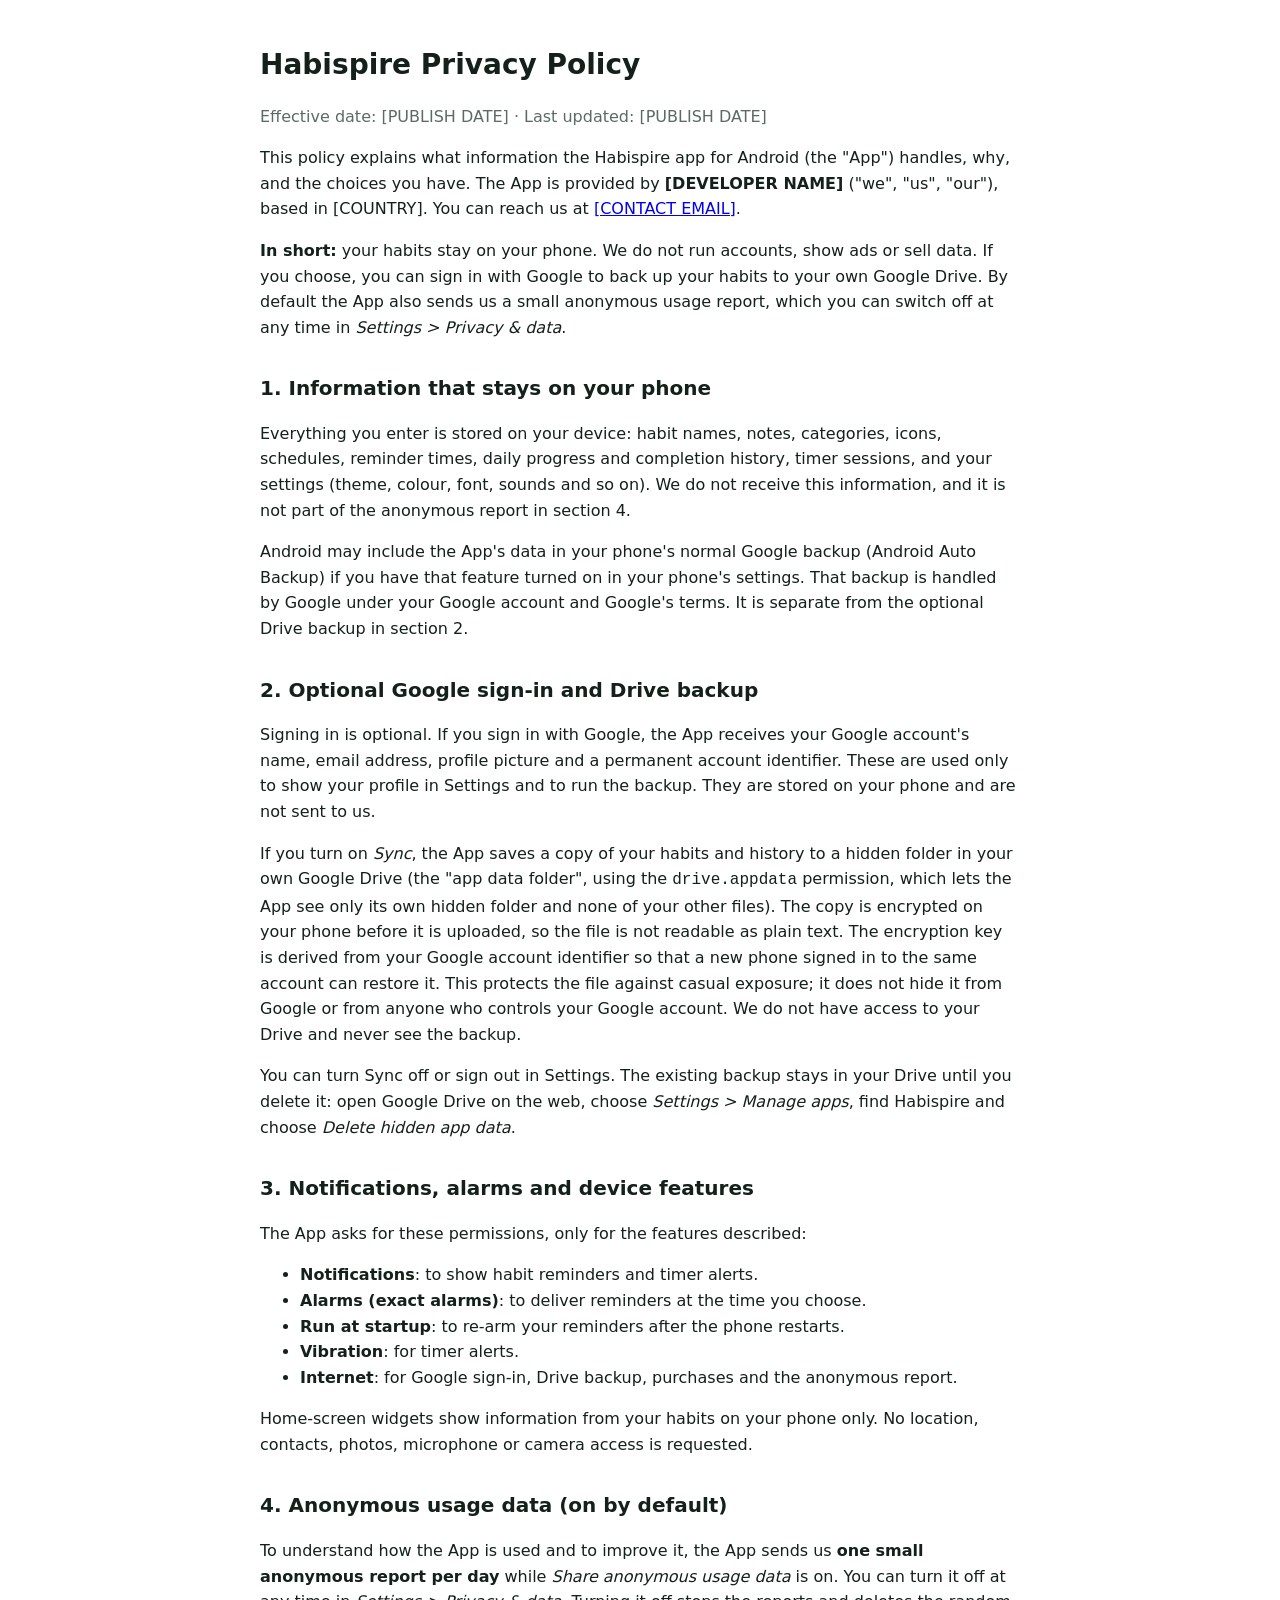
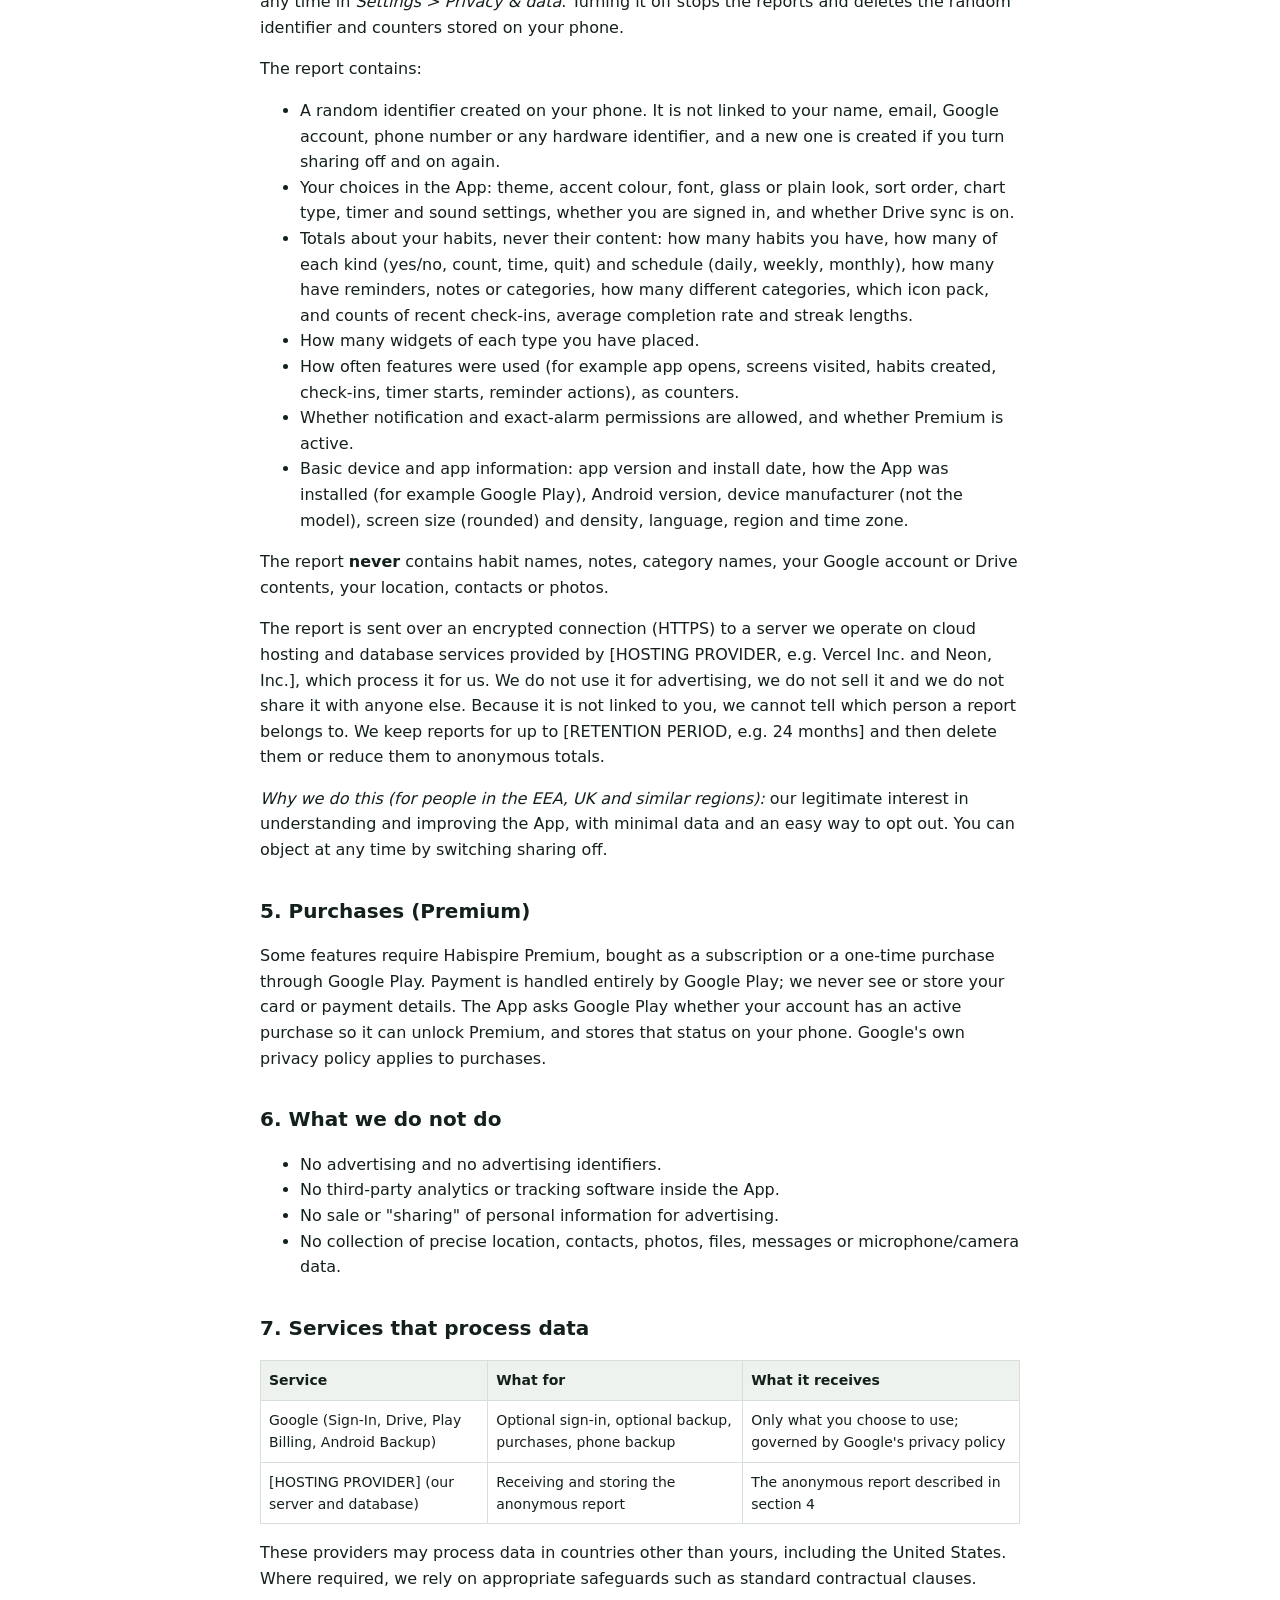
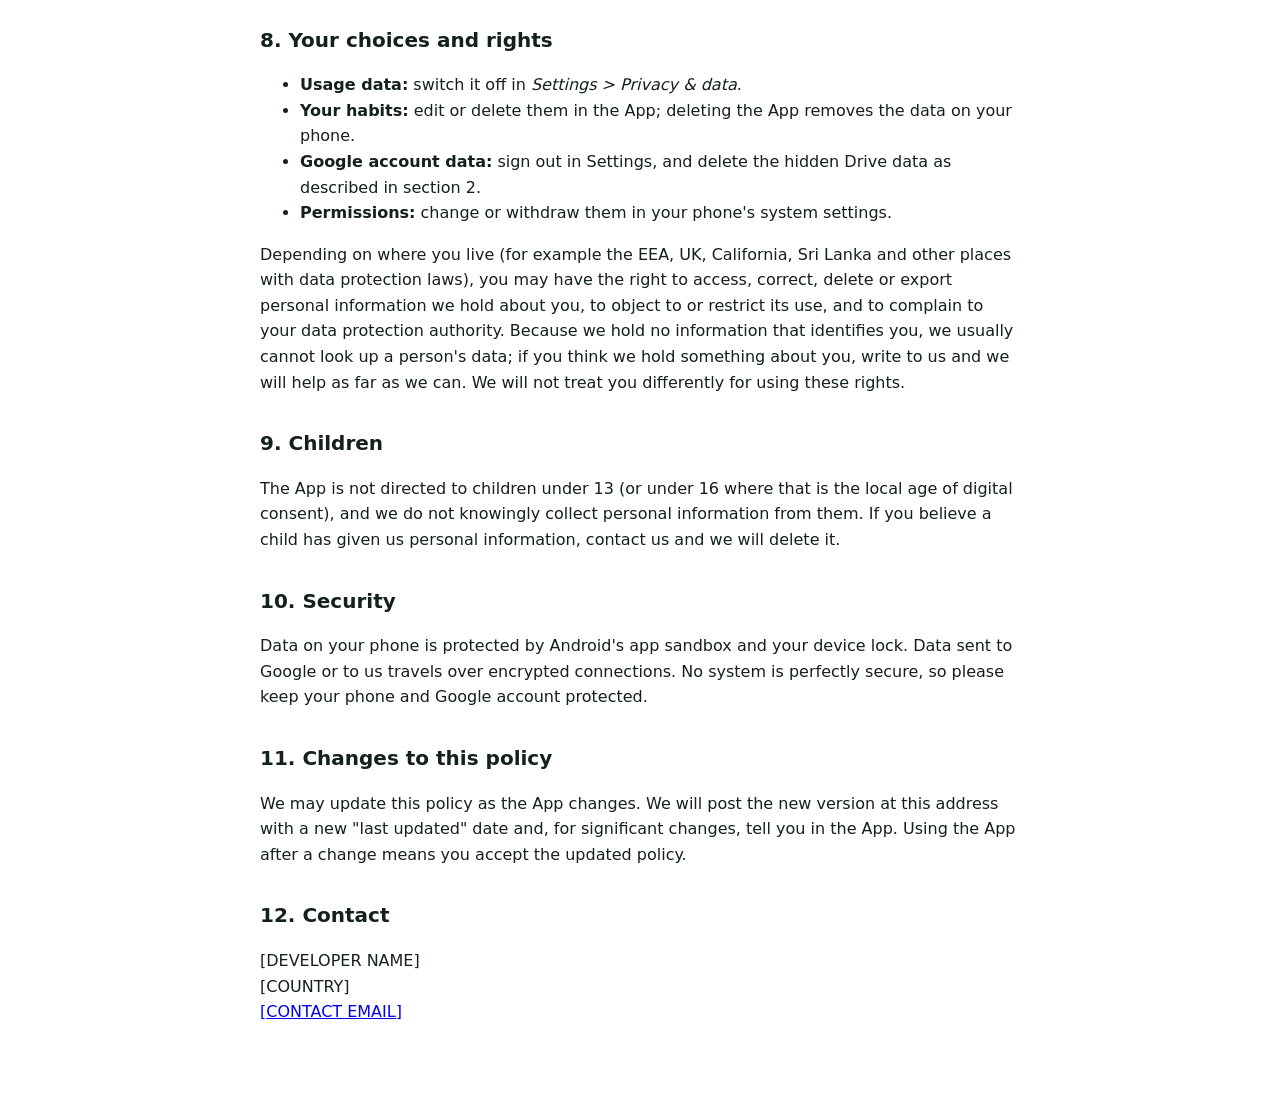
==== privacy-policy.html @ 337b77e8 "Habispire privacy policy and terms of use (drafts, placeholders still to fill)" ====
<!doctype html>
<html lang="en">
<head>
<meta charset="utf-8">
<meta name="viewport" content="width=device-width, initial-scale=1">
<title>Habispire Privacy Policy</title>
<style>
  body { max-width: 760px; margin: 0 auto; padding: 24px 16px 64px; font: 16px/1.6 system-ui, -apple-system, "Segoe UI", Roboto, sans-serif; color: #14201a; background: #fff; }
  h1 { font-size: 28px; margin-bottom: 4px; }
  h2 { font-size: 20px; margin-top: 32px; }
  table { border-collapse: collapse; width: 100%; font-size: 14px; }
  th, td { border: 1px solid #d6dfd9; padding: 8px; text-align: left; vertical-align: top; }
  th { background: #eef2ef; }
  .meta { color: #5b6b63; }
  @media (prefers-color-scheme: dark) { body { background: #0a0c10; color: #eef2ef; } th { background: #14181f; } th, td { border-color: #262c38; } .meta { color: #9aa7a0; } a { color: #a3e635; } }
</style>
</head>
<body>

<h1>Habispire Privacy Policy</h1>
<p class="meta">Effective date: [PUBLISH DATE] &middot; Last updated: [PUBLISH DATE]</p>

<p>This policy explains what information the Habispire app for Android (the "App") handles, why, and the choices you have. The App is provided by <strong>[DEVELOPER NAME]</strong> ("we", "us", "our"), based in [COUNTRY]. You can reach us at <a href="mailto:[CONTACT EMAIL]">[CONTACT EMAIL]</a>.</p>

<p><strong>In short:</strong> your habits stay on your phone. We do not run accounts, show ads or sell data. If you choose, you can sign in with Google to back up your habits to your own Google Drive. By default the App also sends us a small anonymous usage report, which you can switch off at any time in <em>Settings &gt; Privacy &amp; data</em>.</p>

<h2>1. Information that stays on your phone</h2>
<p>Everything you enter is stored on your device: habit names, notes, categories, icons, schedules, reminder times, daily progress and completion history, timer sessions, and your settings (theme, colour, font, sounds and so on). We do not receive this information, and it is not part of the anonymous report in section 4.</p>
<p>Android may include the App's data in your phone's normal Google backup (Android Auto Backup) if you have that feature turned on in your phone's settings. That backup is handled by Google under your Google account and Google's terms. It is separate from the optional Drive backup in section 2.</p>

<h2>2. Optional Google sign-in and Drive backup</h2>
<p>Signing in is optional. If you sign in with Google, the App receives your Google account's name, email address, profile picture and a permanent account identifier. These are used only to show your profile in Settings and to run the backup. They are stored on your phone and are not sent to us.</p>
<p>If you turn on <em>Sync</em>, the App saves a copy of your habits and history to a hidden folder in your own Google Drive (the "app data folder", using the <code>drive.appdata</code> permission, which lets the App see only its own hidden folder and none of your other files). The copy is encrypted on your phone before it is uploaded, so the file is not readable as plain text. The encryption key is derived from your Google account identifier so that a new phone signed in to the same account can restore it. This protects the file against casual exposure; it does not hide it from Google or from anyone who controls your Google account. We do not have access to your Drive and never see the backup.</p>
<p>You can turn Sync off or sign out in Settings. The existing backup stays in your Drive until you delete it: open Google Drive on the web, choose <em>Settings &gt; Manage apps</em>, find Habispire and choose <em>Delete hidden app data</em>.</p>

<h2>3. Notifications, alarms and device features</h2>
<p>The App asks for these permissions, only for the features described:</p>
<ul>
  <li><strong>Notifications</strong>: to show habit reminders and timer alerts.</li>
  <li><strong>Alarms (exact alarms)</strong>: to deliver reminders at the time you choose.</li>
  <li><strong>Run at startup</strong>: to re-arm your reminders after the phone restarts.</li>
  <li><strong>Vibration</strong>: for timer alerts.</li>
  <li><strong>Internet</strong>: for Google sign-in, Drive backup, purchases and the anonymous report.</li>
</ul>
<p>Home-screen widgets show information from your habits on your phone only. No location, contacts, photos, microphone or camera access is requested.</p>

<h2>4. Anonymous usage data (on by default)</h2>
<p>To understand how the App is used and to improve it, the App sends us <strong>one small anonymous report per day</strong> while <em>Share anonymous usage data</em> is on. You can turn it off at any time in <em>Settings &gt; Privacy &amp; data</em>. Turning it off stops the reports and deletes the random identifier and counters stored on your phone.</p>
<p>The report contains:</p>
<ul>
  <li>A random identifier created on your phone. It is not linked to your name, email, Google account, phone number or any hardware identifier, and a new one is created if you turn sharing off and on again.</li>
  <li>Your choices in the App: theme, accent colour, font, glass or plain look, sort order, chart type, timer and sound settings, whether you are signed in, and whether Drive sync is on.</li>
  <li>Totals about your habits, never their content: how many habits you have, how many of each kind (yes/no, count, time, quit) and schedule (daily, weekly, monthly), how many have reminders, notes or categories, how many different categories, which icon pack, and counts of recent check-ins, average completion rate and streak lengths.</li>
  <li>How many widgets of each type you have placed.</li>
  <li>How often features were used (for example app opens, screens visited, habits created, check-ins, timer starts, reminder actions), as counters.</li>
  <li>Whether notification and exact-alarm permissions are allowed, and whether Premium is active.</li>
  <li>Basic device and app information: app version and install date, how the App was installed (for example Google Play), Android version, device manufacturer (not the model), screen size (rounded) and density, language, region and time zone.</li>
</ul>
<p>The report <strong>never</strong> contains habit names, notes, category names, your Google account or Drive contents, your location, contacts or photos.</p>
<p>The report is sent over an encrypted connection (HTTPS) to a server we operate on cloud hosting and database services provided by [HOSTING PROVIDER, e.g. Vercel Inc. and Neon, Inc.], which process it for us. We do not use it for advertising, we do not sell it and we do not share it with anyone else. Because it is not linked to you, we cannot tell which person a report belongs to. We keep reports for up to [RETENTION PERIOD, e.g. 24 months] and then delete them or reduce them to anonymous totals.</p>
<p><em>Why we do this (for people in the EEA, UK and similar regions):</em> our legitimate interest in understanding and improving the App, with minimal data and an easy way to opt out. You can object at any time by switching sharing off.</p>

<h2>5. Purchases (Premium)</h2>
<p>Some features require Habispire Premium, bought as a subscription or a one-time purchase through Google Play. Payment is handled entirely by Google Play; we never see or store your card or payment details. The App asks Google Play whether your account has an active purchase so it can unlock Premium, and stores that status on your phone. Google's own privacy policy applies to purchases.</p>

<h2>6. What we do not do</h2>
<ul>
  <li>No advertising and no advertising identifiers.</li>
  <li>No third-party analytics or tracking software inside the App.</li>
  <li>No sale or "sharing" of personal information for advertising.</li>
  <li>No collection of precise location, contacts, photos, files, messages or microphone/camera data.</li>
</ul>

<h2>7. Services that process data</h2>
<table>
  <tr><th>Service</th><th>What for</th><th>What it receives</th></tr>
  <tr><td>Google (Sign-In, Drive, Play Billing, Android Backup)</td><td>Optional sign-in, optional backup, purchases, phone backup</td><td>Only what you choose to use; governed by Google's privacy policy</td></tr>
  <tr><td>[HOSTING PROVIDER] (our server and database)</td><td>Receiving and storing the anonymous report</td><td>The anonymous report described in section 4</td></tr>
</table>
<p>These providers may process data in countries other than yours, including the United States. Where required, we rely on appropriate safeguards such as standard contractual clauses.</p>

<h2>8. Your choices and rights</h2>
<ul>
  <li><strong>Usage data:</strong> switch it off in <em>Settings &gt; Privacy &amp; data</em>.</li>
  <li><strong>Your habits:</strong> edit or delete them in the App; deleting the App removes the data on your phone.</li>
  <li><strong>Google account data:</strong> sign out in Settings, and delete the hidden Drive data as described in section 2.</li>
  <li><strong>Permissions:</strong> change or withdraw them in your phone's system settings.</li>
</ul>
<p>Depending on where you live (for example the EEA, UK, California, Sri Lanka and other places with data protection laws), you may have the right to access, correct, delete or export personal information we hold about you, to object to or restrict its use, and to complain to your data protection authority. Because we hold no information that identifies you, we usually cannot look up a person's data; if you think we hold something about you, write to us and we will help as far as we can. We will not treat you differently for using these rights.</p>

<h2>9. Children</h2>
<p>The App is not directed to children under 13 (or under 16 where that is the local age of digital consent), and we do not knowingly collect personal information from them. If you believe a child has given us personal information, contact us and we will delete it.</p>

<h2>10. Security</h2>
<p>Data on your phone is protected by Android's app sandbox and your device lock. Data sent to Google or to us travels over encrypted connections. No system is perfectly secure, so please keep your phone and Google account protected.</p>

<h2>11. Changes to this policy</h2>
<p>We may update this policy as the App changes. We will post the new version at this address with a new "last updated" date and, for significant changes, tell you in the App. Using the App after a change means you accept the updated policy.</p>

<h2>12. Contact</h2>
<p>[DEVELOPER NAME]<br>[COUNTRY]<br><a href="mailto:[CONTACT EMAIL]">[CONTACT EMAIL]</a></p>

</body>
</html>
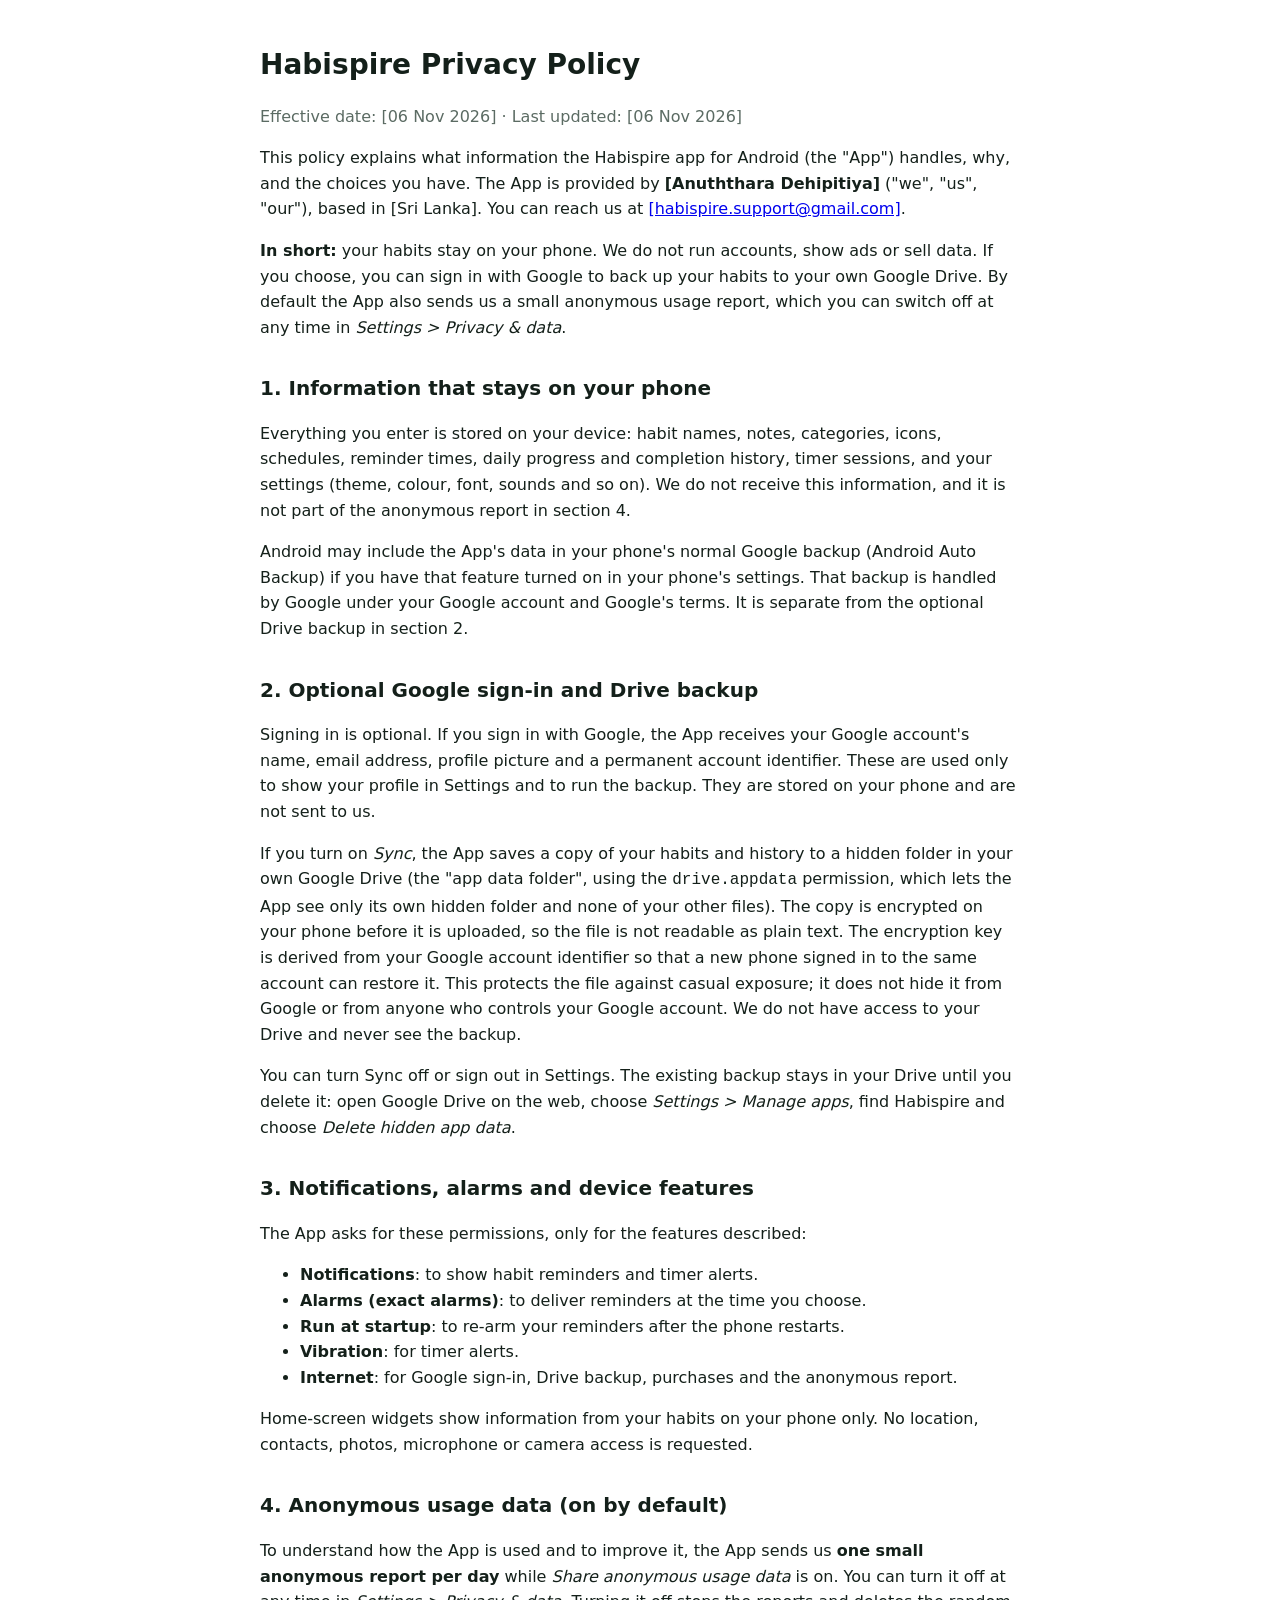
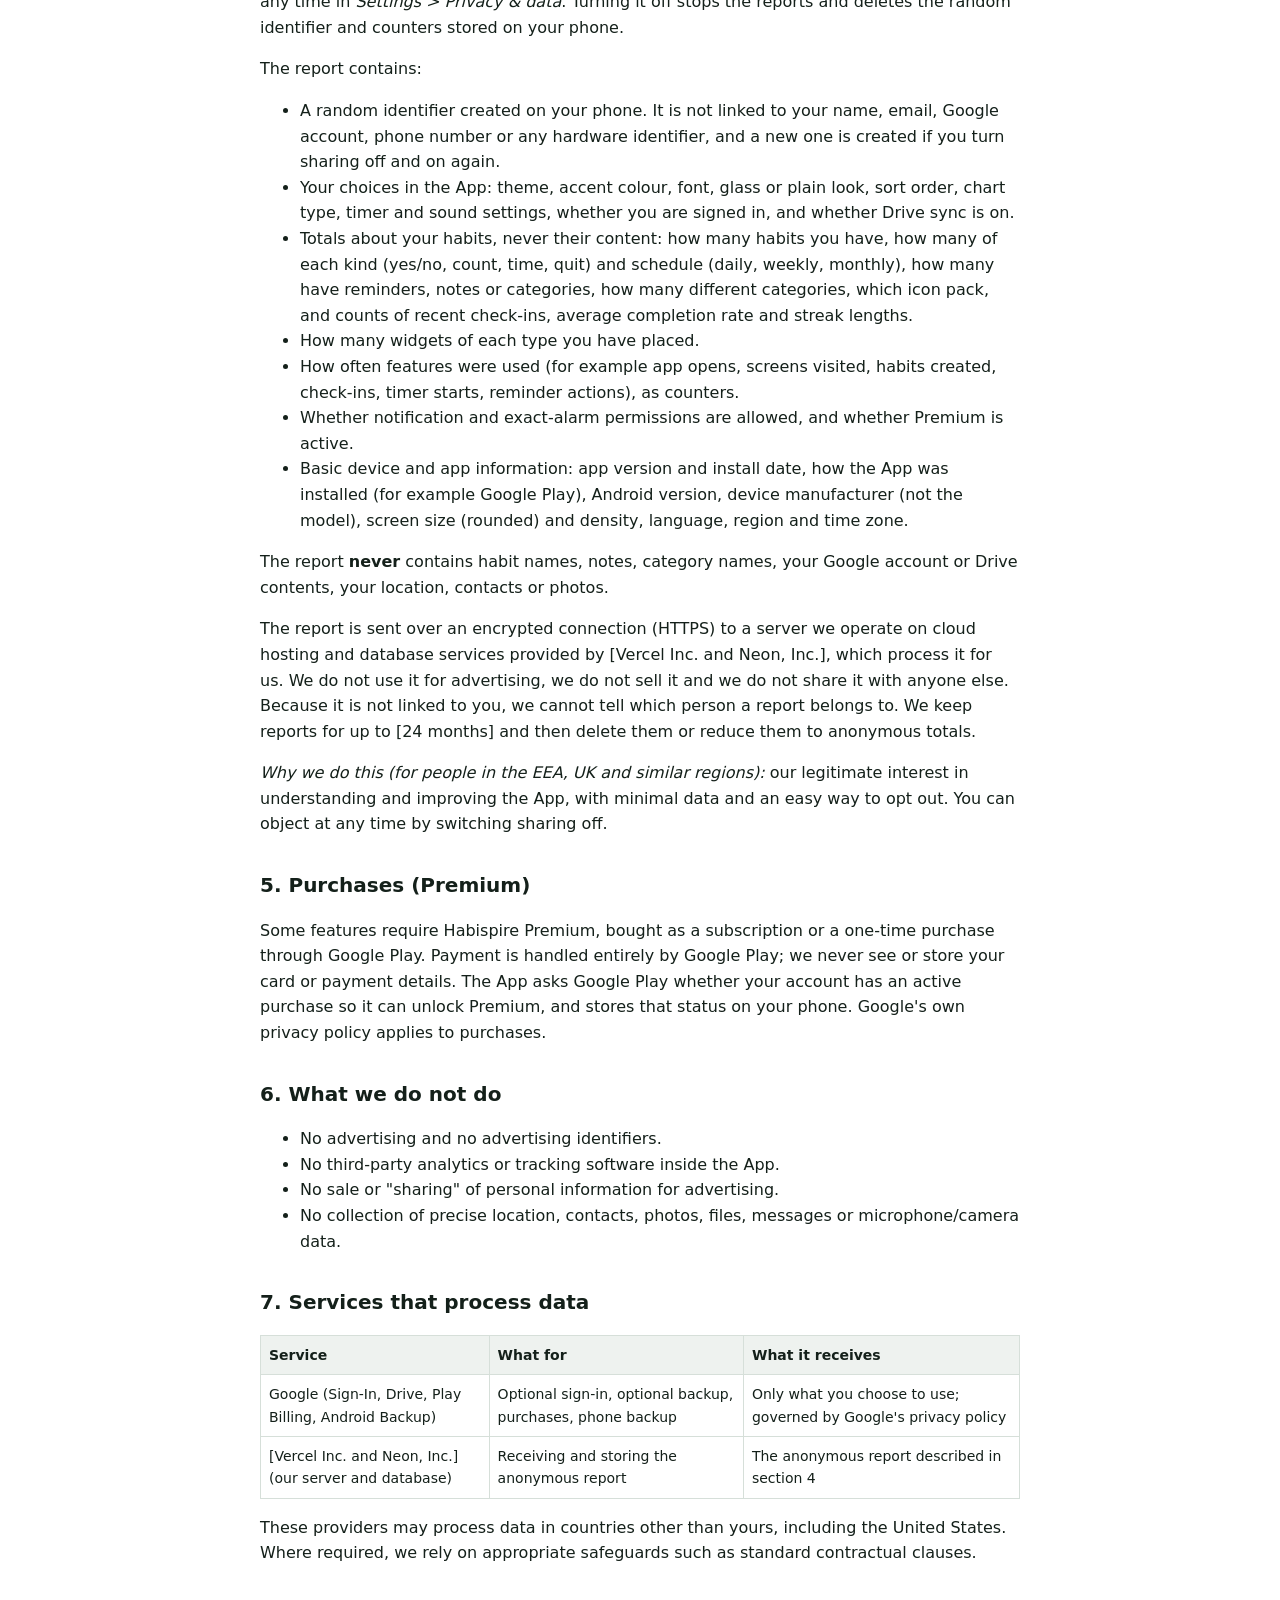
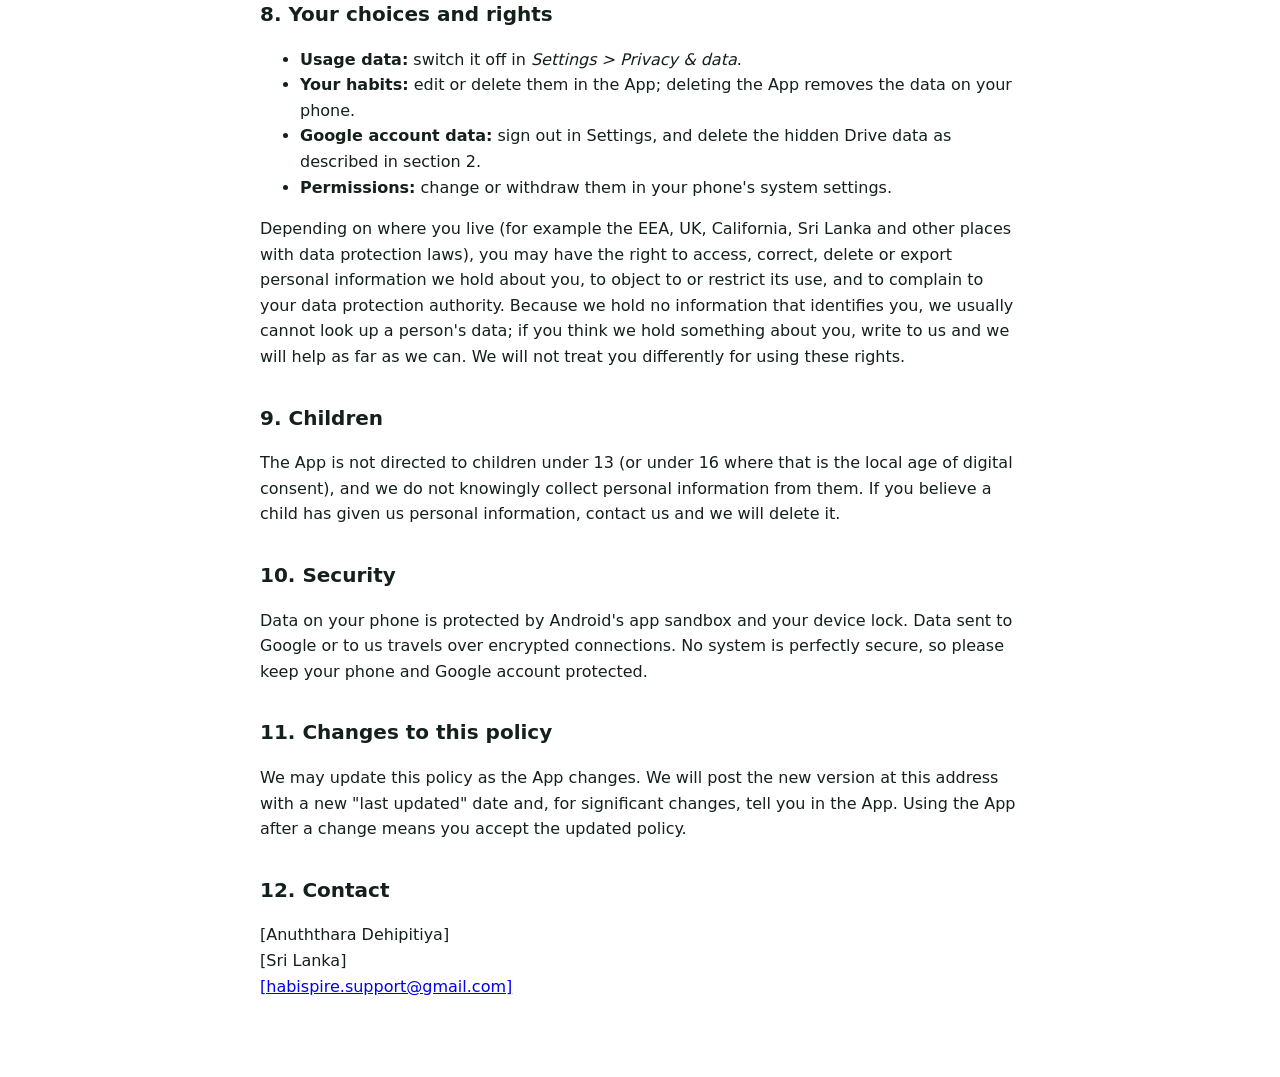
==== commit 2a24e24c: "Update privacy-policy.html Add user details" ====
--- a/privacy-policy.html
+++ b/privacy-policy.html
@@ -18,9 +18,9 @@
 <body>
 
 <h1>Habispire Privacy Policy</h1>
-<p class="meta">Effective date: [PUBLISH DATE] &middot; Last updated: [PUBLISH DATE]</p>
+<p class="meta">Effective date: [06 Nov 2026] &middot; Last updated: [06 Nov 2026]</p>
 
-<p>This policy explains what information the Habispire app for Android (the "App") handles, why, and the choices you have. The App is provided by <strong>[DEVELOPER NAME]</strong> ("we", "us", "our"), based in [COUNTRY]. You can reach us at <a href="mailto:[CONTACT EMAIL]">[CONTACT EMAIL]</a>.</p>
+<p>This policy explains what information the Habispire app for Android (the "App") handles, why, and the choices you have. The App is provided by <strong>[Anuththara Dehipitiya]</strong> ("we", "us", "our"), based in [Sri Lanka]. You can reach us at <a href="mailto:[CONTACT EMAIL]">[habispire.support@gmail.com]</a>.</p>
 
 <p><strong>In short:</strong> your habits stay on your phone. We do not run accounts, show ads or sell data. If you choose, you can sign in with Google to back up your habits to your own Google Drive. By default the App also sends us a small anonymous usage report, which you can switch off at any time in <em>Settings &gt; Privacy &amp; data</em>.</p>
 
@@ -57,7 +57,7 @@
   <li>Basic device and app information: app version and install date, how the App was installed (for example Google Play), Android version, device manufacturer (not the model), screen size (rounded) and density, language, region and time zone.</li>
 </ul>
 <p>The report <strong>never</strong> contains habit names, notes, category names, your Google account or Drive contents, your location, contacts or photos.</p>
-<p>The report is sent over an encrypted connection (HTTPS) to a server we operate on cloud hosting and database services provided by [HOSTING PROVIDER, e.g. Vercel Inc. and Neon, Inc.], which process it for us. We do not use it for advertising, we do not sell it and we do not share it with anyone else. Because it is not linked to you, we cannot tell which person a report belongs to. We keep reports for up to [RETENTION PERIOD, e.g. 24 months] and then delete them or reduce them to anonymous totals.</p>
+<p>The report is sent over an encrypted connection (HTTPS) to a server we operate on cloud hosting and database services provided by [Vercel Inc. and Neon, Inc.], which process it for us. We do not use it for advertising, we do not sell it and we do not share it with anyone else. Because it is not linked to you, we cannot tell which person a report belongs to. We keep reports for up to [24 months] and then delete them or reduce them to anonymous totals.</p>
 <p><em>Why we do this (for people in the EEA, UK and similar regions):</em> our legitimate interest in understanding and improving the App, with minimal data and an easy way to opt out. You can object at any time by switching sharing off.</p>
 
 <h2>5. Purchases (Premium)</h2>
@@ -75,7 +75,7 @@
 <table>
   <tr><th>Service</th><th>What for</th><th>What it receives</th></tr>
   <tr><td>Google (Sign-In, Drive, Play Billing, Android Backup)</td><td>Optional sign-in, optional backup, purchases, phone backup</td><td>Only what you choose to use; governed by Google's privacy policy</td></tr>
-  <tr><td>[HOSTING PROVIDER] (our server and database)</td><td>Receiving and storing the anonymous report</td><td>The anonymous report described in section 4</td></tr>
+  <tr><td>[Vercel Inc. and Neon, Inc.] (our server and database)</td><td>Receiving and storing the anonymous report</td><td>The anonymous report described in section 4</td></tr>
 </table>
 <p>These providers may process data in countries other than yours, including the United States. Where required, we rely on appropriate safeguards such as standard contractual clauses.</p>
 
@@ -98,7 +98,7 @@
 <p>We may update this policy as the App changes. We will post the new version at this address with a new "last updated" date and, for significant changes, tell you in the App. Using the App after a change means you accept the updated policy.</p>
 
 <h2>12. Contact</h2>
-<p>[DEVELOPER NAME]<br>[COUNTRY]<br><a href="mailto:[CONTACT EMAIL]">[CONTACT EMAIL]</a></p>
+<p>[Anuththara Dehipitiya]<br>[Sri Lanka]<br><a href="mailto:[CONTACT EMAIL]">[habispire.support@gmail.com]</a></p>
 
 </body>
 </html>
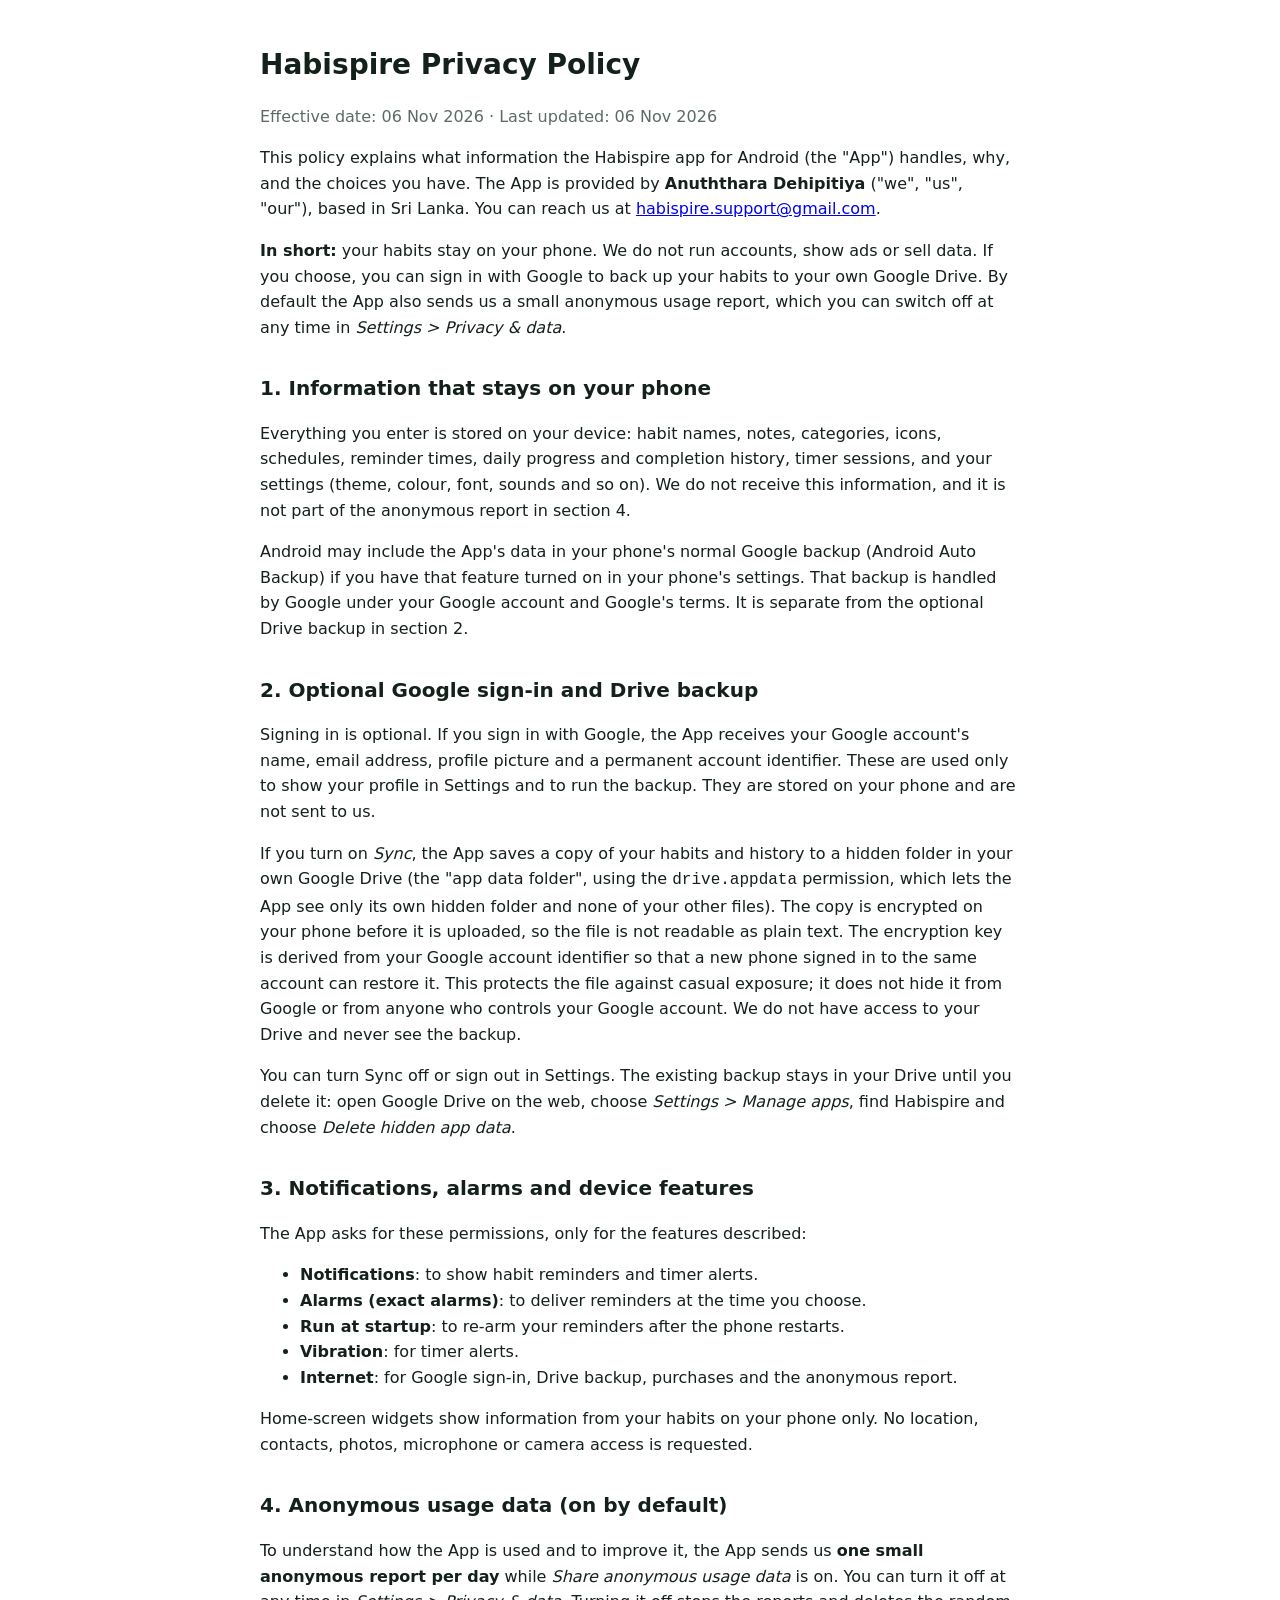
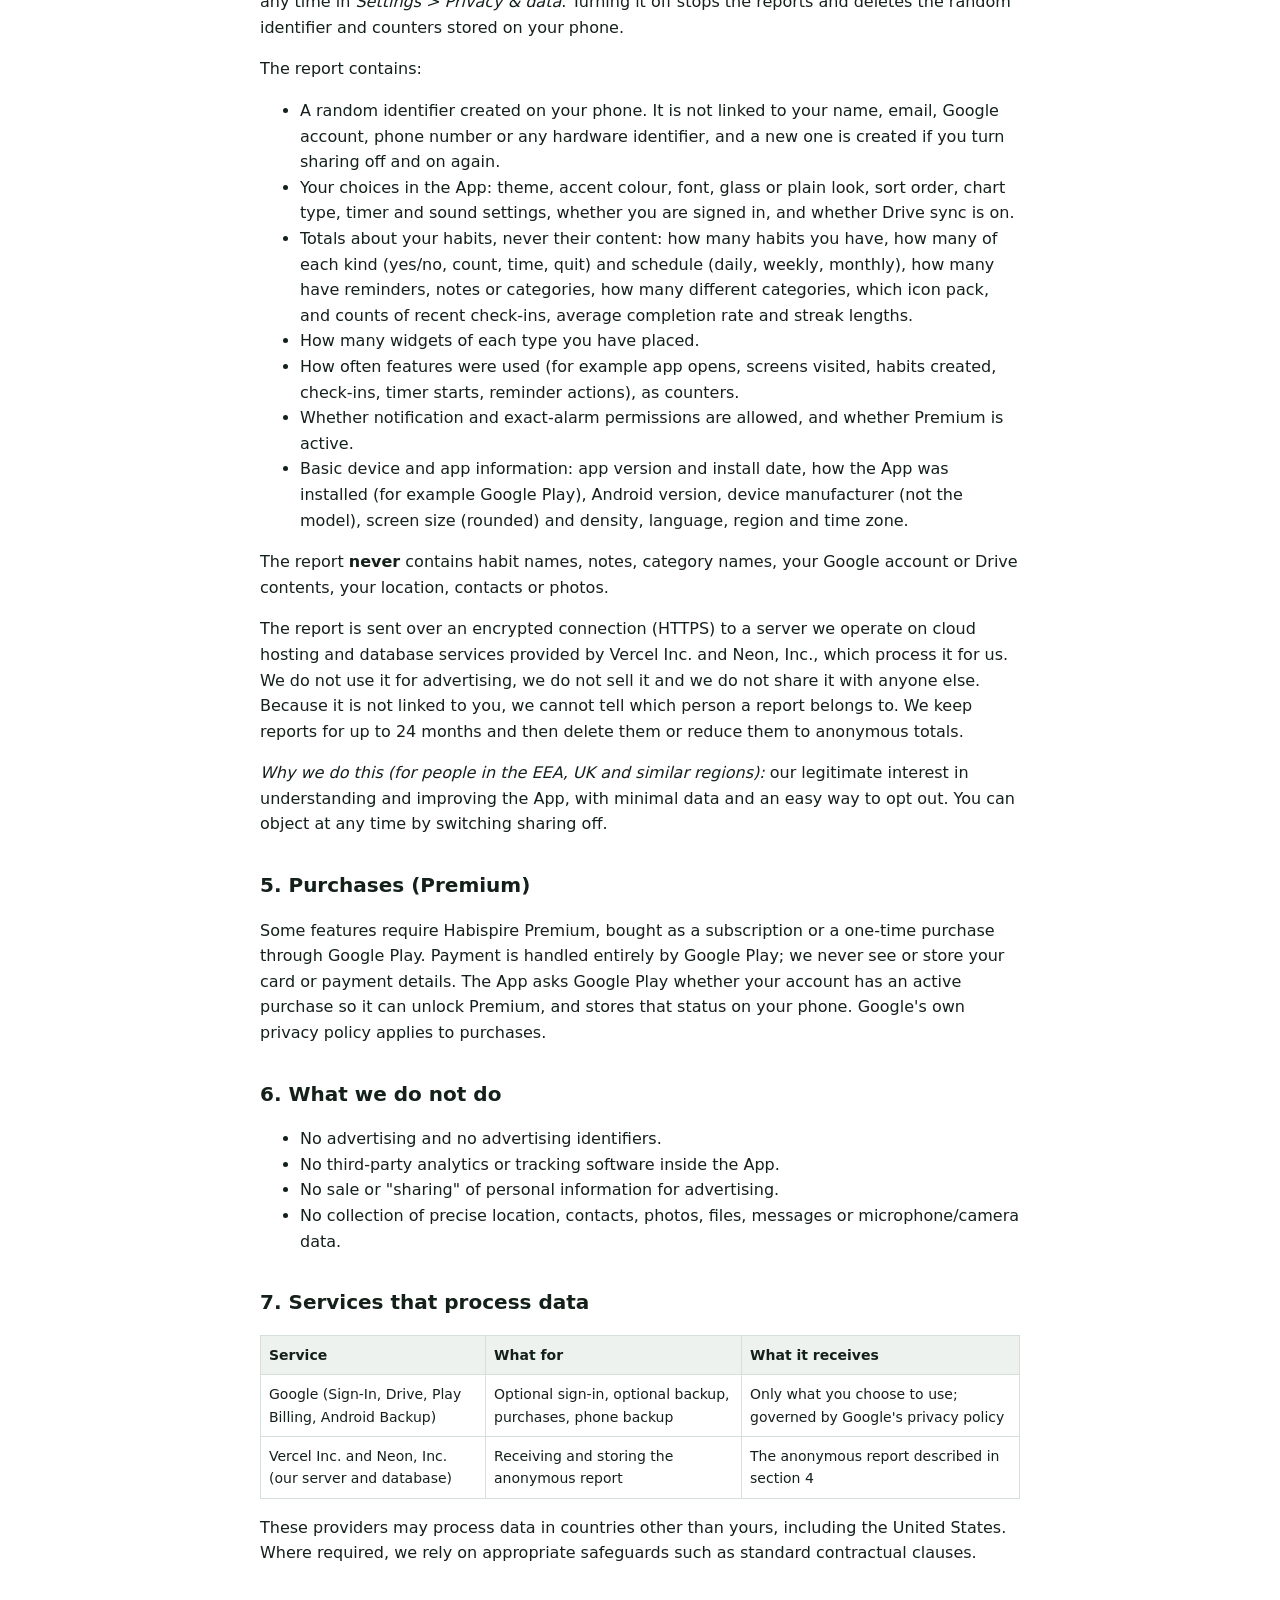
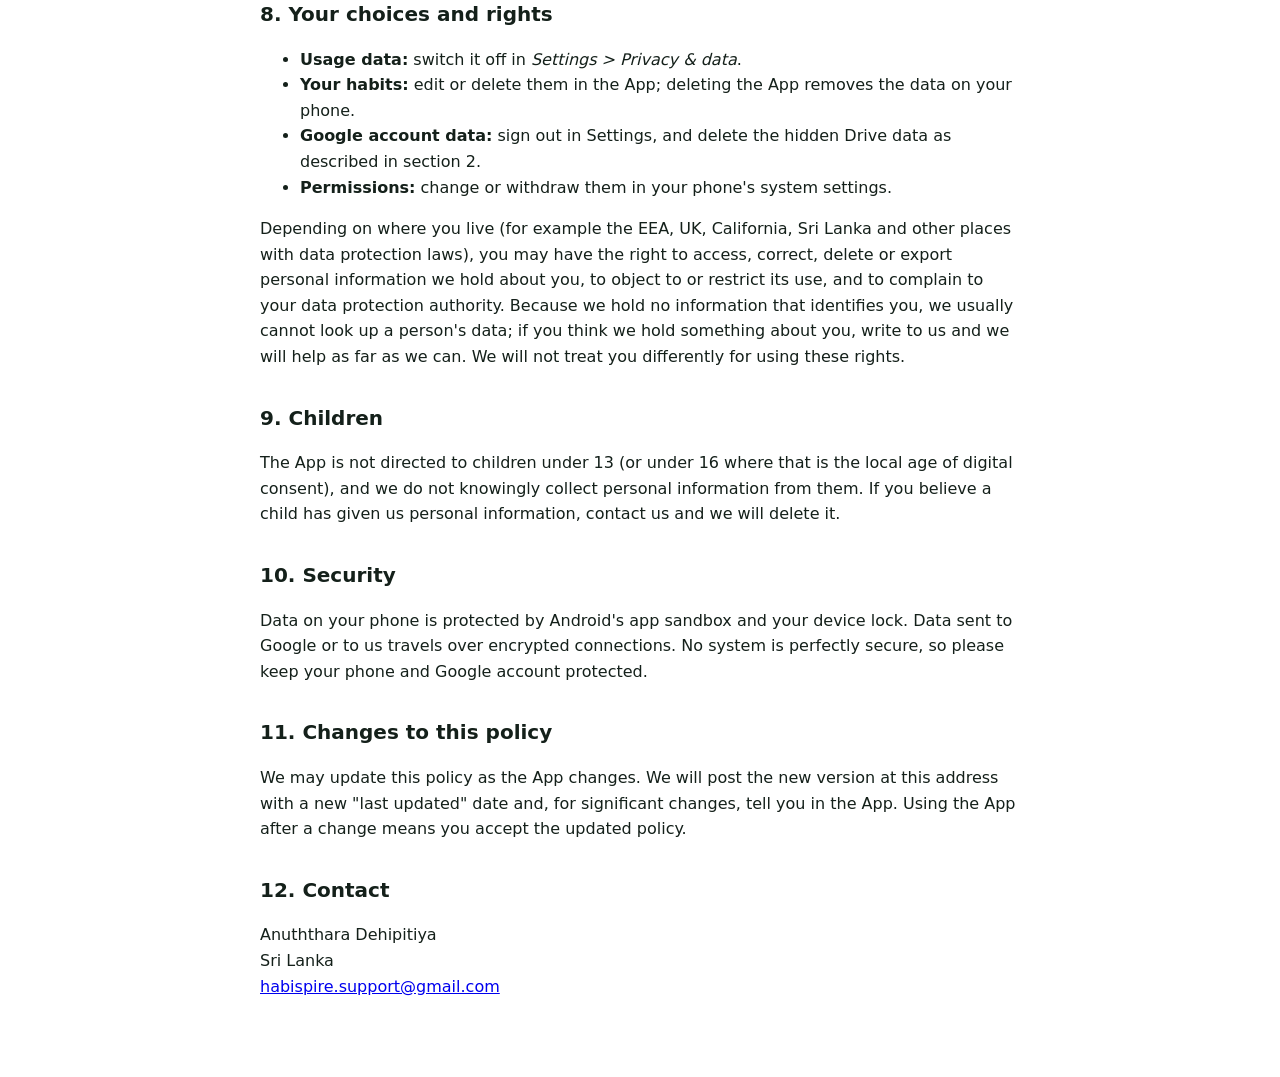
==== commit 23f2628e: "Update privacy-policy Remove [,]" ====
--- a/privacy-policy.html
+++ b/privacy-policy.html
@@ -18,9 +18,9 @@
 <body>
 
 <h1>Habispire Privacy Policy</h1>
-<p class="meta">Effective date: [06 Nov 2026] &middot; Last updated: [06 Nov 2026]</p>
+<p class="meta">Effective date: 06 Nov 2026 &middot; Last updated: 06 Nov 2026</p>
 
-<p>This policy explains what information the Habispire app for Android (the "App") handles, why, and the choices you have. The App is provided by <strong>[Anuththara Dehipitiya]</strong> ("we", "us", "our"), based in [Sri Lanka]. You can reach us at <a href="mailto:[CONTACT EMAIL]">[habispire.support@gmail.com]</a>.</p>
+<p>This policy explains what information the Habispire app for Android (the "App") handles, why, and the choices you have. The App is provided by <strong>Anuththara Dehipitiya</strong> ("we", "us", "our"), based in Sri Lanka. You can reach us at <a href="mailto:[CONTACT EMAIL]">habispire.support@gmail.com</a>.</p>
 
 <p><strong>In short:</strong> your habits stay on your phone. We do not run accounts, show ads or sell data. If you choose, you can sign in with Google to back up your habits to your own Google Drive. By default the App also sends us a small anonymous usage report, which you can switch off at any time in <em>Settings &gt; Privacy &amp; data</em>.</p>
 
@@ -57,7 +57,7 @@
   <li>Basic device and app information: app version and install date, how the App was installed (for example Google Play), Android version, device manufacturer (not the model), screen size (rounded) and density, language, region and time zone.</li>
 </ul>
 <p>The report <strong>never</strong> contains habit names, notes, category names, your Google account or Drive contents, your location, contacts or photos.</p>
-<p>The report is sent over an encrypted connection (HTTPS) to a server we operate on cloud hosting and database services provided by [Vercel Inc. and Neon, Inc.], which process it for us. We do not use it for advertising, we do not sell it and we do not share it with anyone else. Because it is not linked to you, we cannot tell which person a report belongs to. We keep reports for up to [24 months] and then delete them or reduce them to anonymous totals.</p>
+<p>The report is sent over an encrypted connection (HTTPS) to a server we operate on cloud hosting and database services provided by Vercel Inc. and Neon, Inc., which process it for us. We do not use it for advertising, we do not sell it and we do not share it with anyone else. Because it is not linked to you, we cannot tell which person a report belongs to. We keep reports for up to 24 months and then delete them or reduce them to anonymous totals.</p>
 <p><em>Why we do this (for people in the EEA, UK and similar regions):</em> our legitimate interest in understanding and improving the App, with minimal data and an easy way to opt out. You can object at any time by switching sharing off.</p>
 
 <h2>5. Purchases (Premium)</h2>
@@ -75,7 +75,7 @@
 <table>
   <tr><th>Service</th><th>What for</th><th>What it receives</th></tr>
   <tr><td>Google (Sign-In, Drive, Play Billing, Android Backup)</td><td>Optional sign-in, optional backup, purchases, phone backup</td><td>Only what you choose to use; governed by Google's privacy policy</td></tr>
-  <tr><td>[Vercel Inc. and Neon, Inc.] (our server and database)</td><td>Receiving and storing the anonymous report</td><td>The anonymous report described in section 4</td></tr>
+  <tr><td>Vercel Inc. and Neon, Inc. (our server and database)</td><td>Receiving and storing the anonymous report</td><td>The anonymous report described in section 4</td></tr>
 </table>
 <p>These providers may process data in countries other than yours, including the United States. Where required, we rely on appropriate safeguards such as standard contractual clauses.</p>
 
@@ -98,7 +98,7 @@
 <p>We may update this policy as the App changes. We will post the new version at this address with a new "last updated" date and, for significant changes, tell you in the App. Using the App after a change means you accept the updated policy.</p>
 
 <h2>12. Contact</h2>
-<p>[Anuththara Dehipitiya]<br>[Sri Lanka]<br><a href="mailto:[CONTACT EMAIL]">[habispire.support@gmail.com]</a></p>
+<p>Anuththara Dehipitiya<br>Sri Lanka<br><a href="mailto:[CONTACT EMAIL]">habispire.support@gmail.com</a></p>
 
 </body>
 </html>
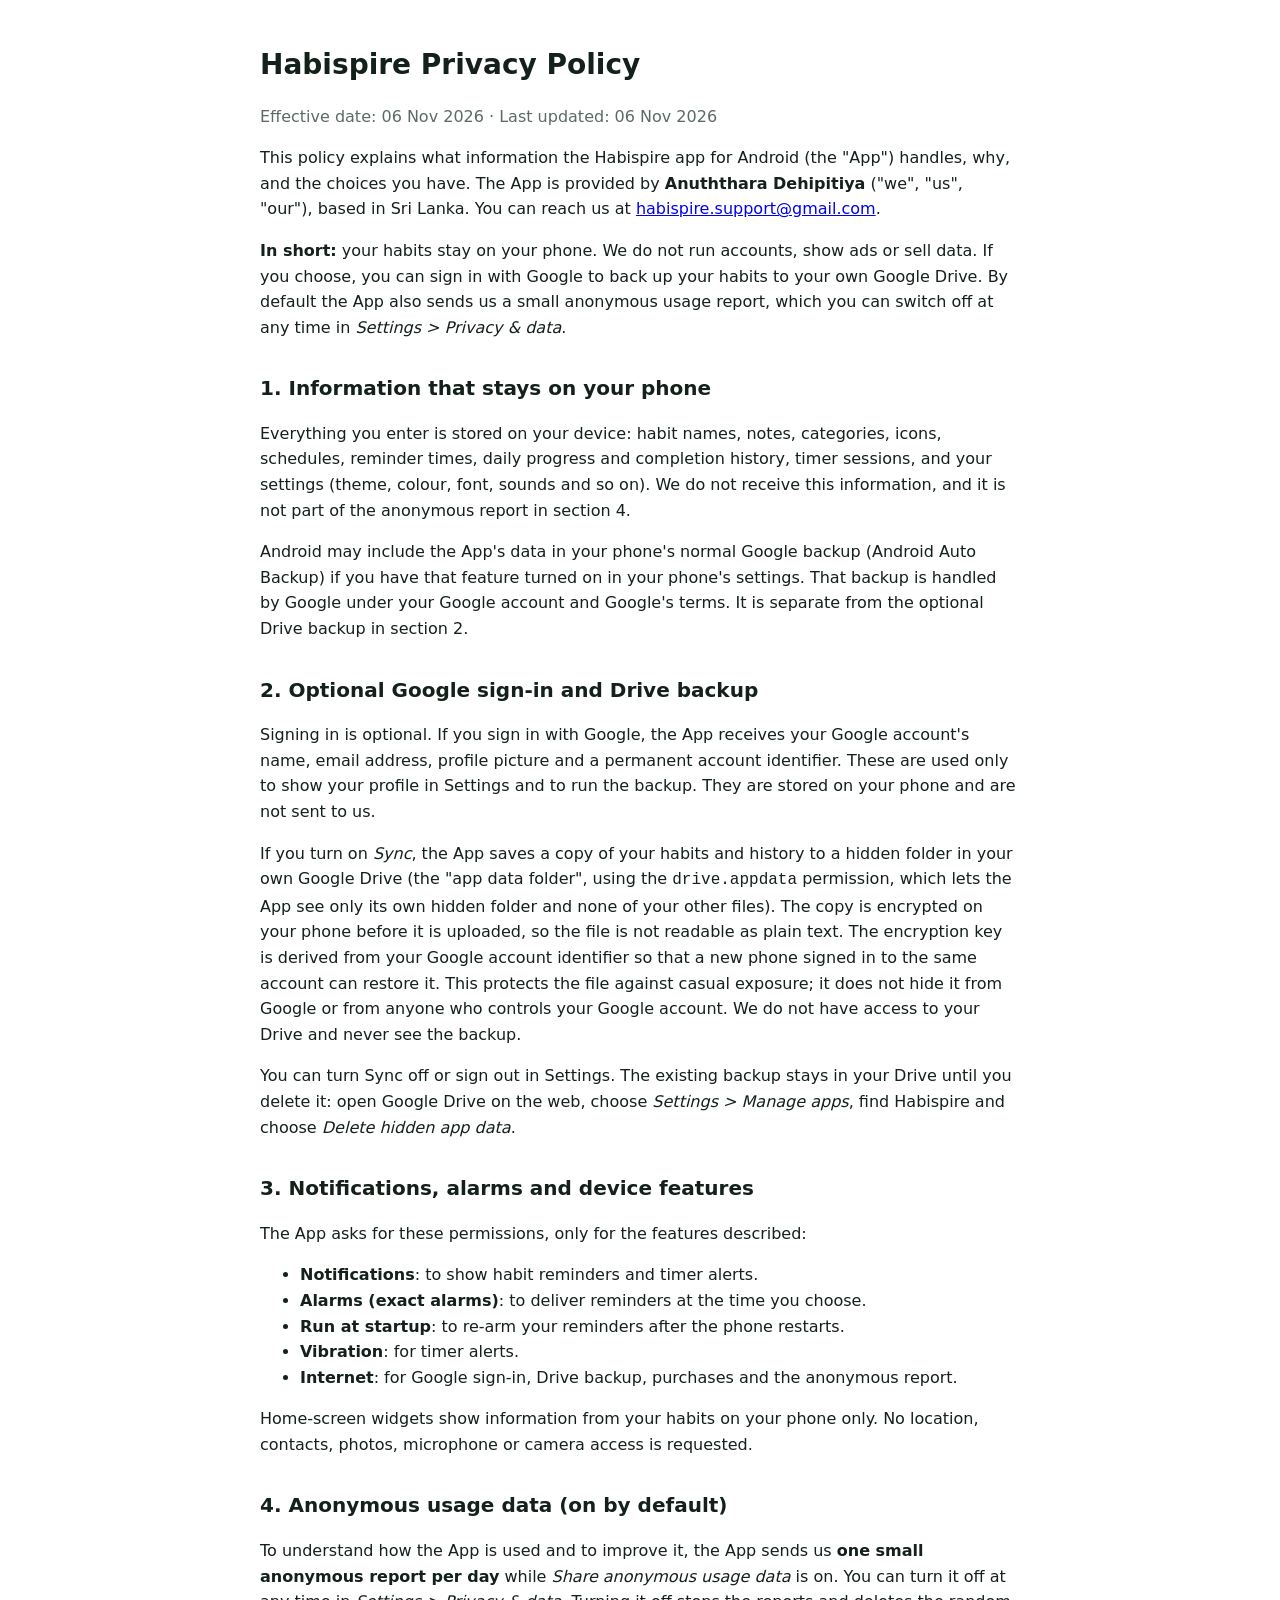
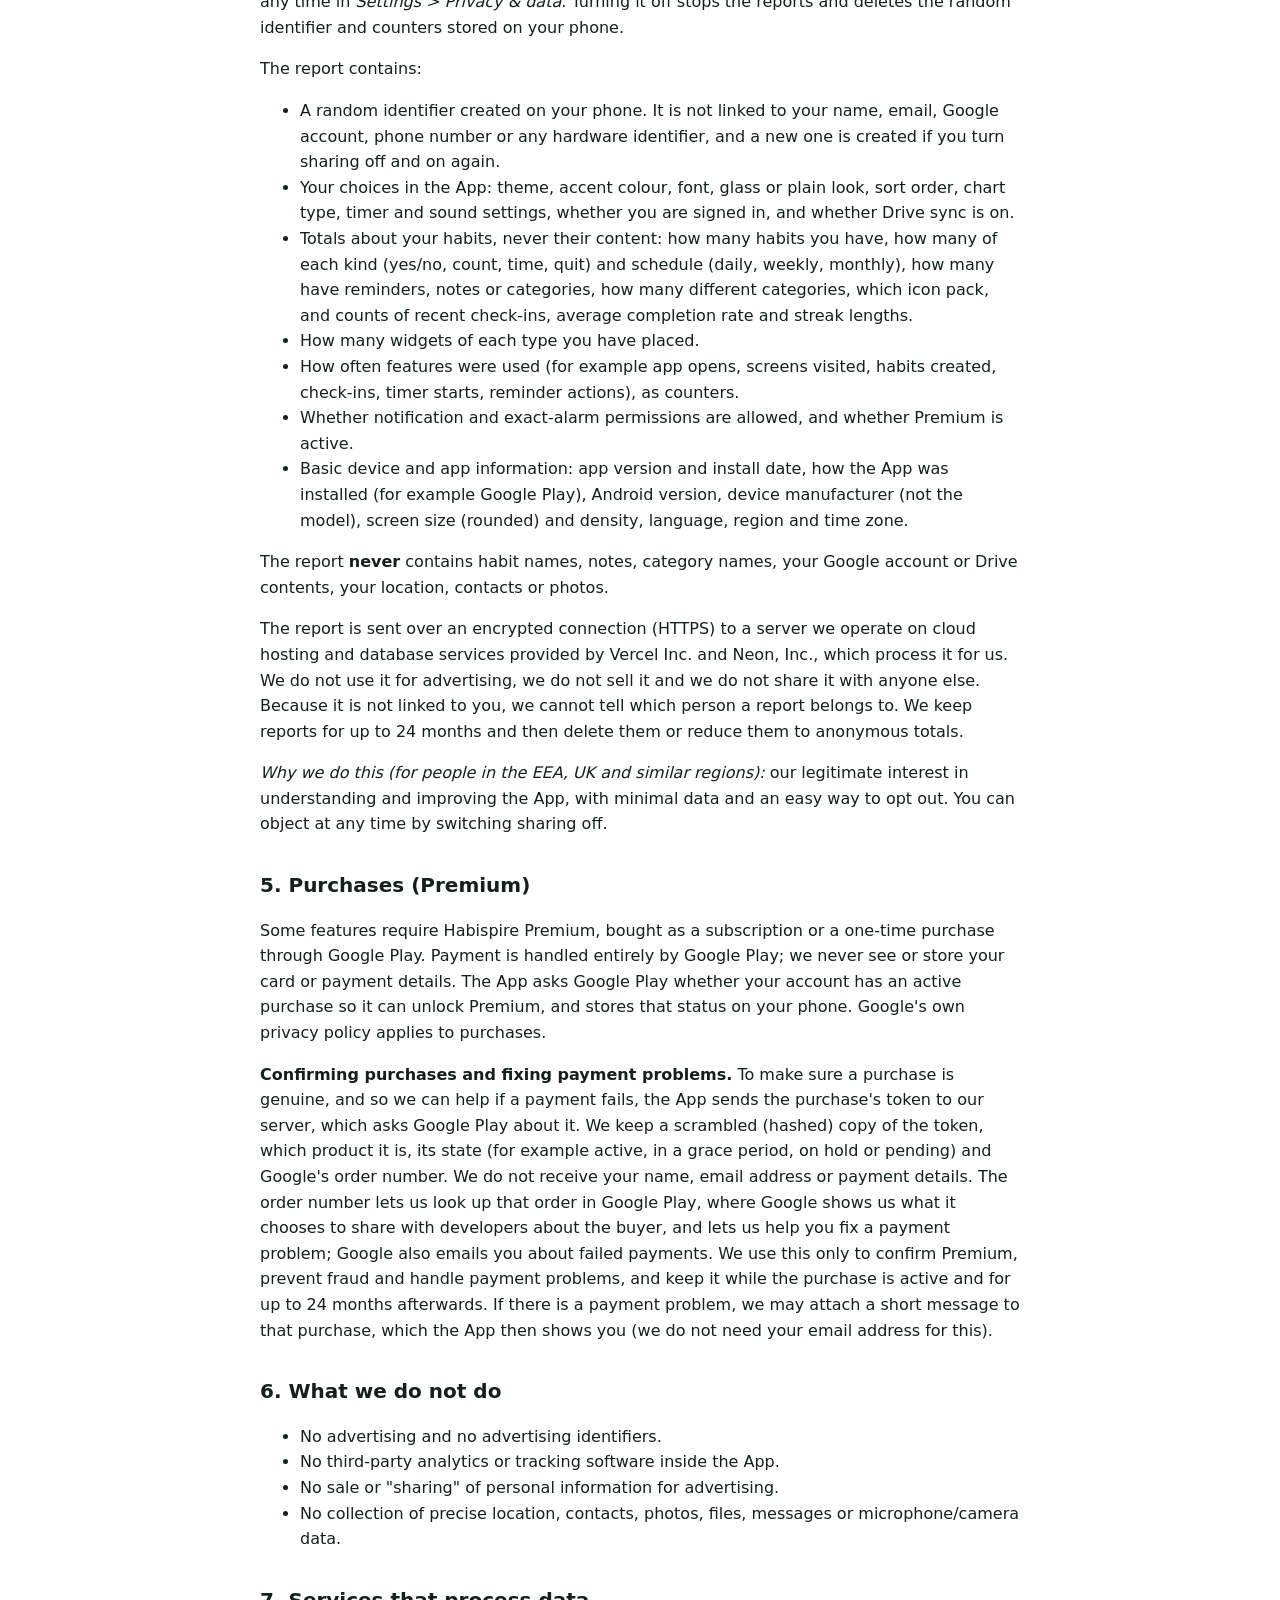
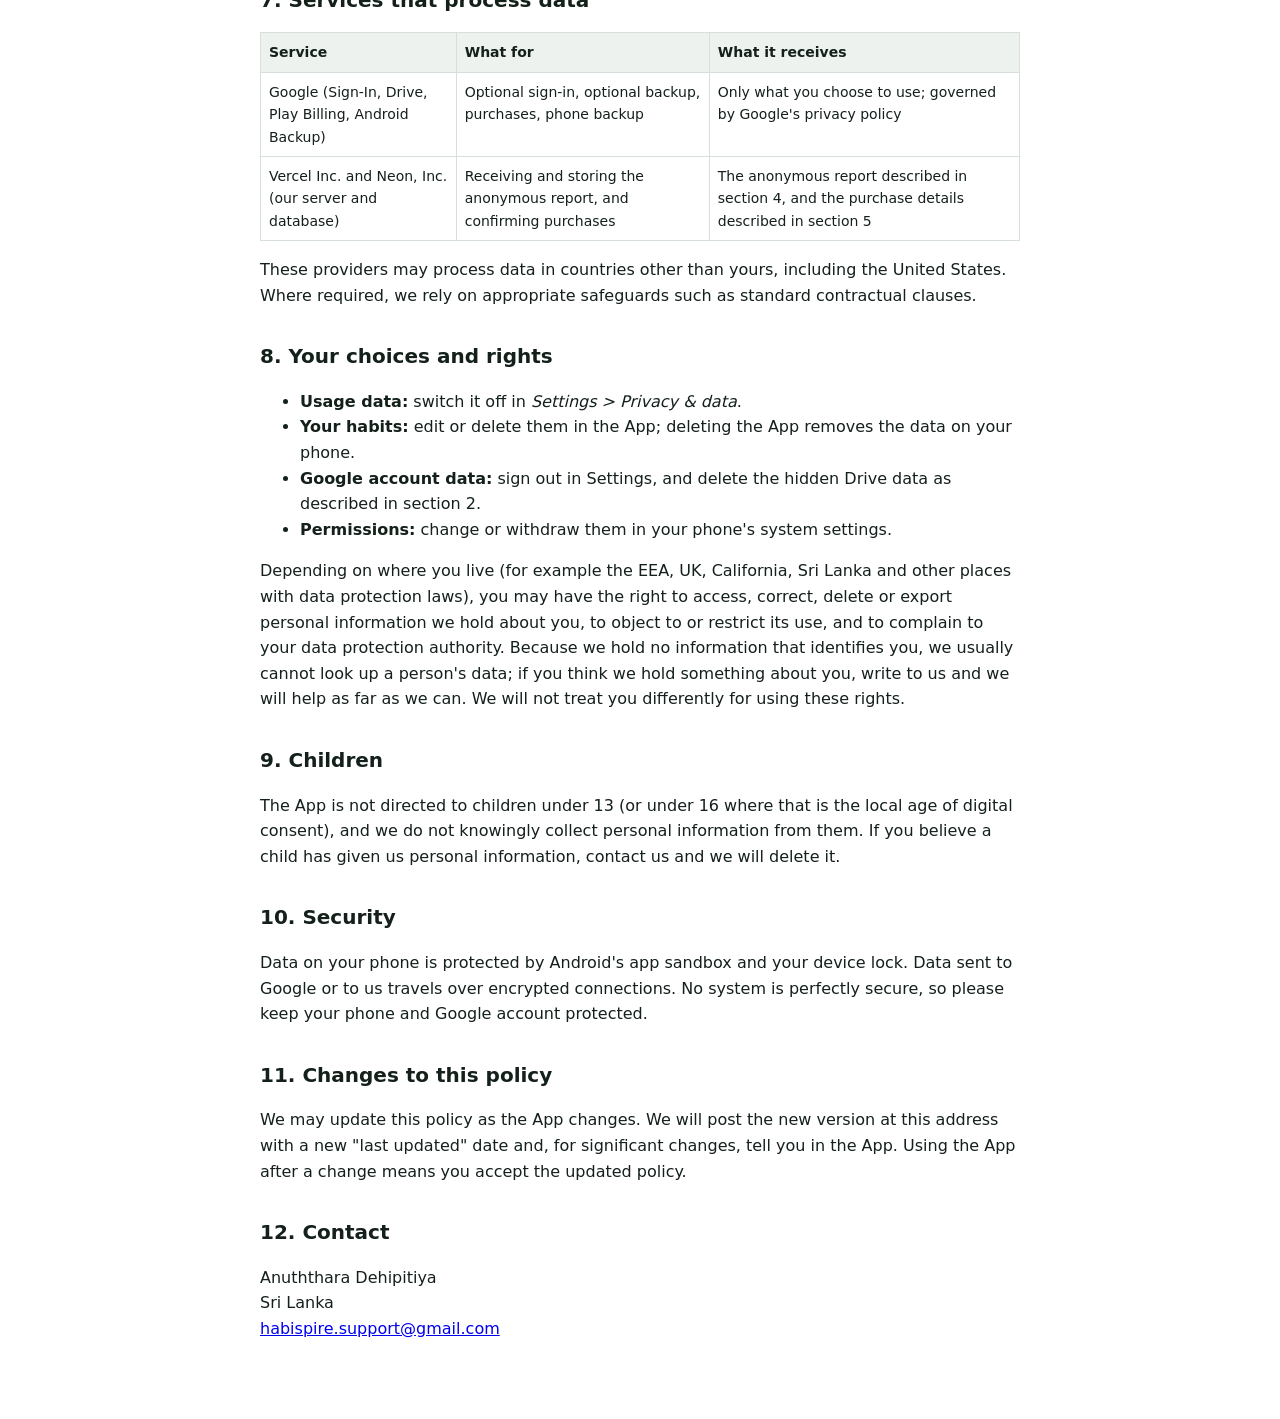
==== commit 758527c1: "update legal terms" ====
--- a/privacy-policy.html
+++ b/privacy-policy.html
@@ -20,7 +20,7 @@
 <h1>Habispire Privacy Policy</h1>
 <p class="meta">Effective date: 06 Nov 2026 &middot; Last updated: 06 Nov 2026</p>
 
-<p>This policy explains what information the Habispire app for Android (the "App") handles, why, and the choices you have. The App is provided by <strong>Anuththara Dehipitiya</strong> ("we", "us", "our"), based in Sri Lanka. You can reach us at <a href="mailto:[CONTACT EMAIL]">habispire.support@gmail.com</a>.</p>
+<p>This policy explains what information the Habispire app for Android (the "App") handles, why, and the choices you have. The App is provided by <strong>Anuththara Dehipitiya</strong> ("we", "us", "our"), based in Sri Lanka. You can reach us at <a href="mailto:habispire.support@gmail.com">habispire.support@gmail.com</a>.</p>
 
 <p><strong>In short:</strong> your habits stay on your phone. We do not run accounts, show ads or sell data. If you choose, you can sign in with Google to back up your habits to your own Google Drive. By default the App also sends us a small anonymous usage report, which you can switch off at any time in <em>Settings &gt; Privacy &amp; data</em>.</p>
 
@@ -62,6 +62,7 @@
 
 <h2>5. Purchases (Premium)</h2>
 <p>Some features require Habispire Premium, bought as a subscription or a one-time purchase through Google Play. Payment is handled entirely by Google Play; we never see or store your card or payment details. The App asks Google Play whether your account has an active purchase so it can unlock Premium, and stores that status on your phone. Google's own privacy policy applies to purchases.</p>
+<p><strong>Confirming purchases and fixing payment problems.</strong> To make sure a purchase is genuine, and so we can help if a payment fails, the App sends the purchase's token to our server, which asks Google Play about it. We keep a scrambled (hashed) copy of the token, which product it is, its state (for example active, in a grace period, on hold or pending) and Google's order number. We do not receive your name, email address or payment details. The order number lets us look up that order in Google Play, where Google shows us what it chooses to share with developers about the buyer, and lets us help you fix a payment problem; Google also emails you about failed payments. We use this only to confirm Premium, prevent fraud and handle payment problems, and keep it while the purchase is active and for up to 24 months afterwards. If there is a payment problem, we may attach a short message to that purchase, which the App then shows you (we do not need your email address for this).</p>
 
 <h2>6. What we do not do</h2>
 <ul>
@@ -75,7 +76,7 @@
 <table>
   <tr><th>Service</th><th>What for</th><th>What it receives</th></tr>
   <tr><td>Google (Sign-In, Drive, Play Billing, Android Backup)</td><td>Optional sign-in, optional backup, purchases, phone backup</td><td>Only what you choose to use; governed by Google's privacy policy</td></tr>
-  <tr><td>Vercel Inc. and Neon, Inc. (our server and database)</td><td>Receiving and storing the anonymous report</td><td>The anonymous report described in section 4</td></tr>
+  <tr><td>Vercel Inc. and Neon, Inc. (our server and database)</td><td>Receiving and storing the anonymous report, and confirming purchases</td><td>The anonymous report described in section 4, and the purchase details described in section 5</td></tr>
 </table>
 <p>These providers may process data in countries other than yours, including the United States. Where required, we rely on appropriate safeguards such as standard contractual clauses.</p>
 
@@ -98,7 +99,7 @@
 <p>We may update this policy as the App changes. We will post the new version at this address with a new "last updated" date and, for significant changes, tell you in the App. Using the App after a change means you accept the updated policy.</p>
 
 <h2>12. Contact</h2>
-<p>Anuththara Dehipitiya<br>Sri Lanka<br><a href="mailto:[CONTACT EMAIL]">habispire.support@gmail.com</a></p>
+<p>Anuththara Dehipitiya<br>Sri Lanka<br><a href="mailto:habispire.support@gmail.com">habispire.support@gmail.com</a></p>
 
 </body>
 </html>
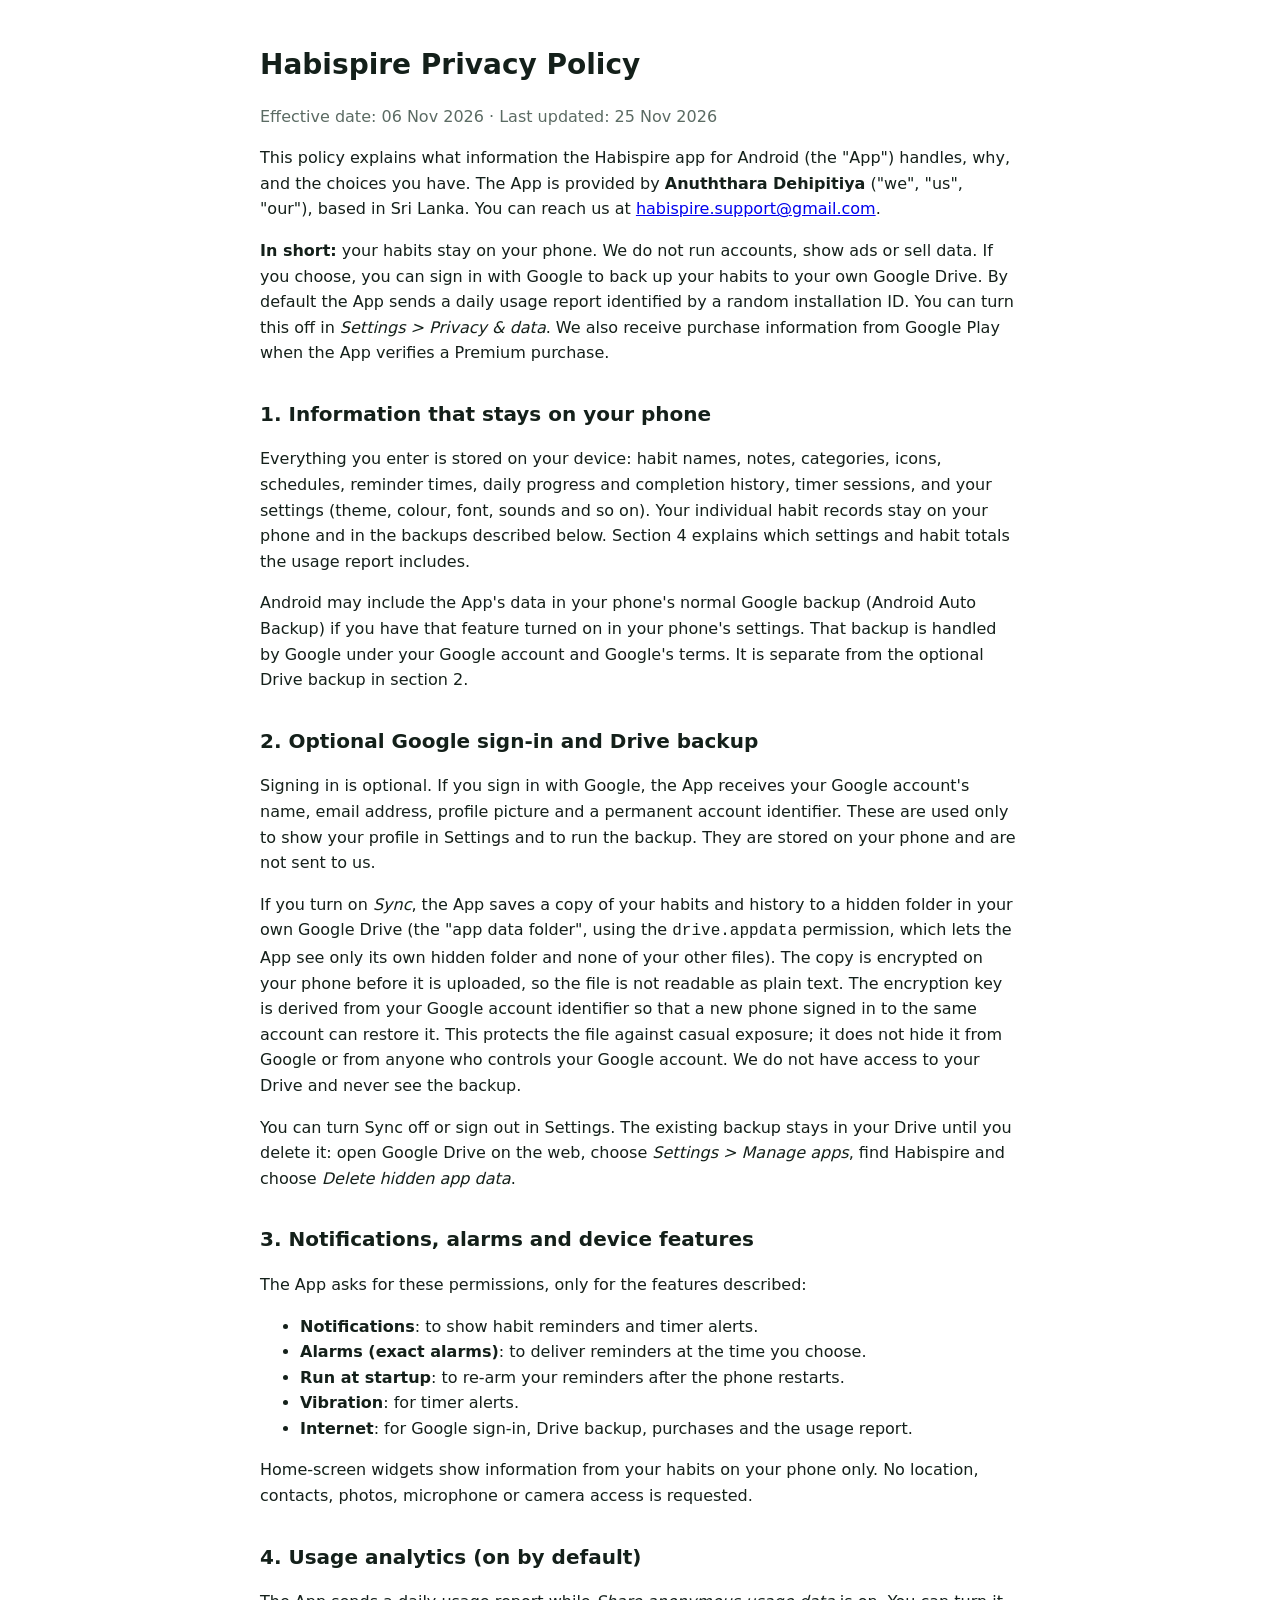
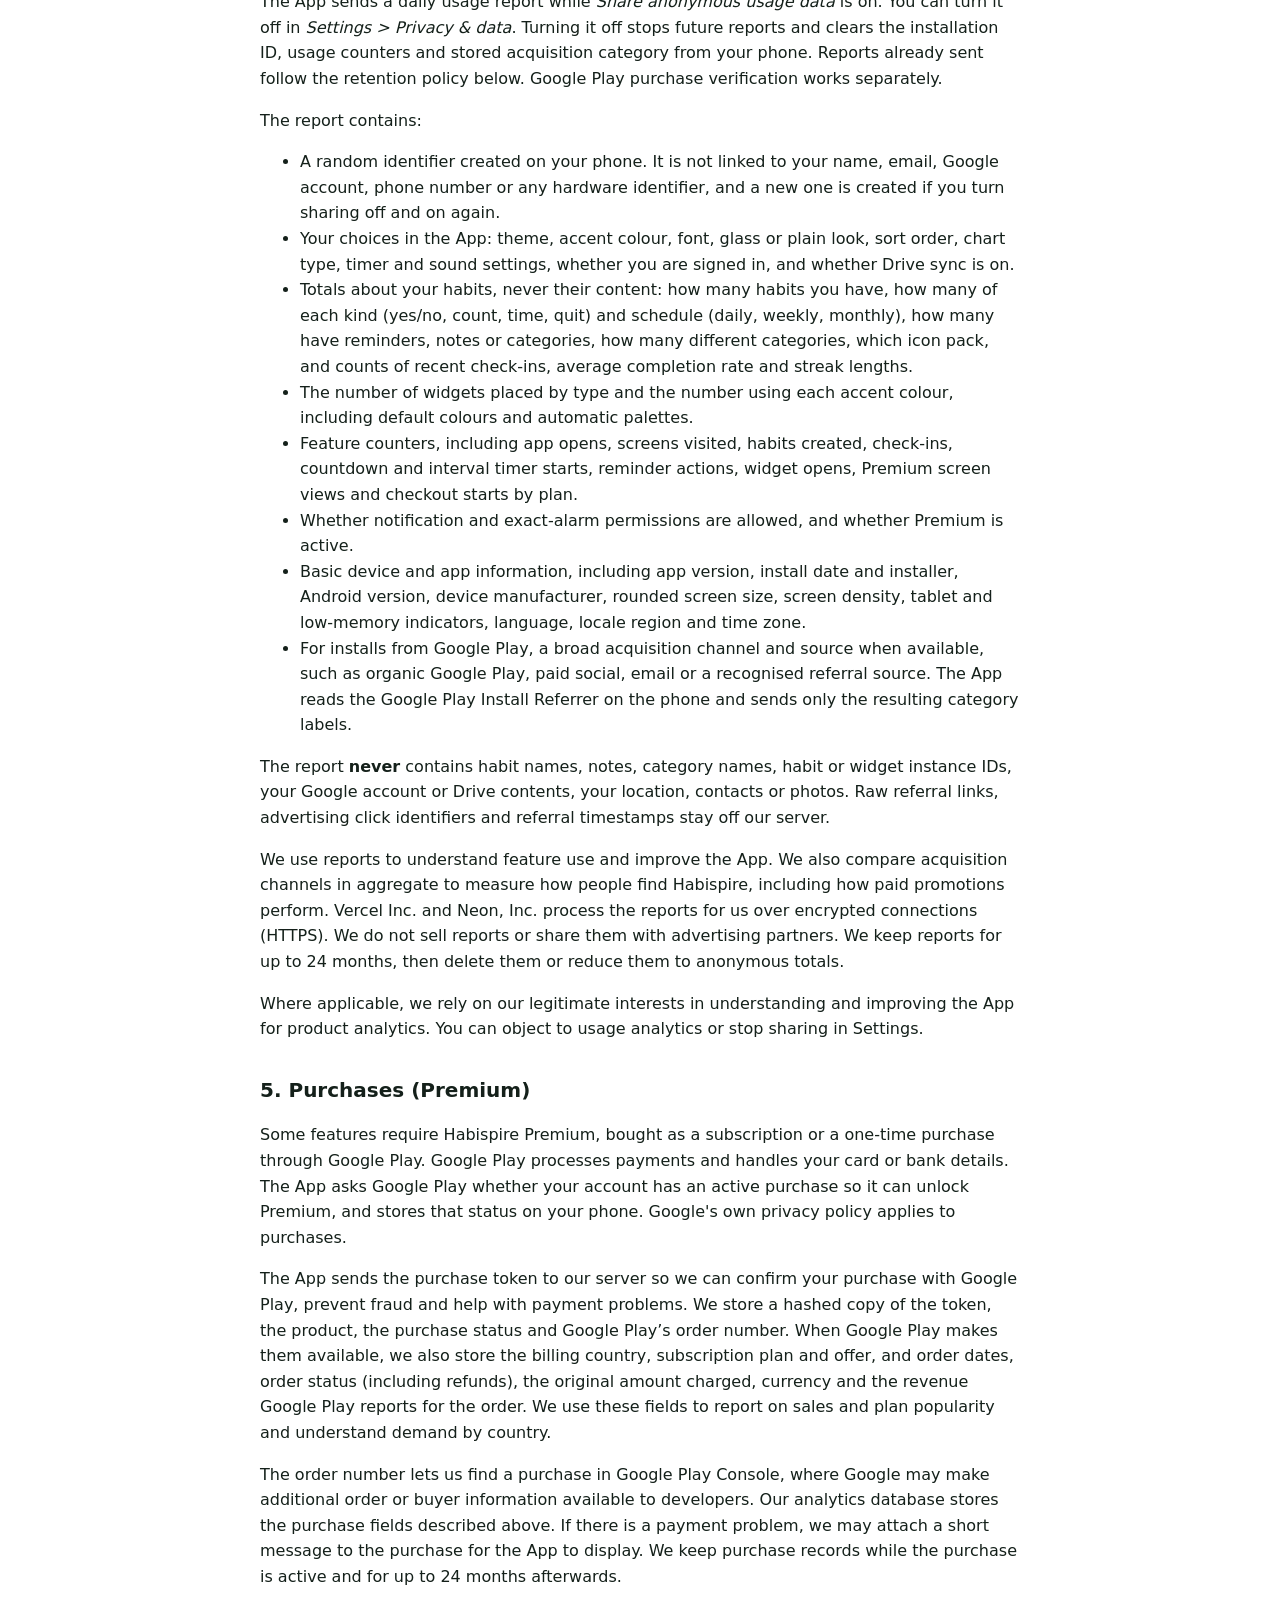
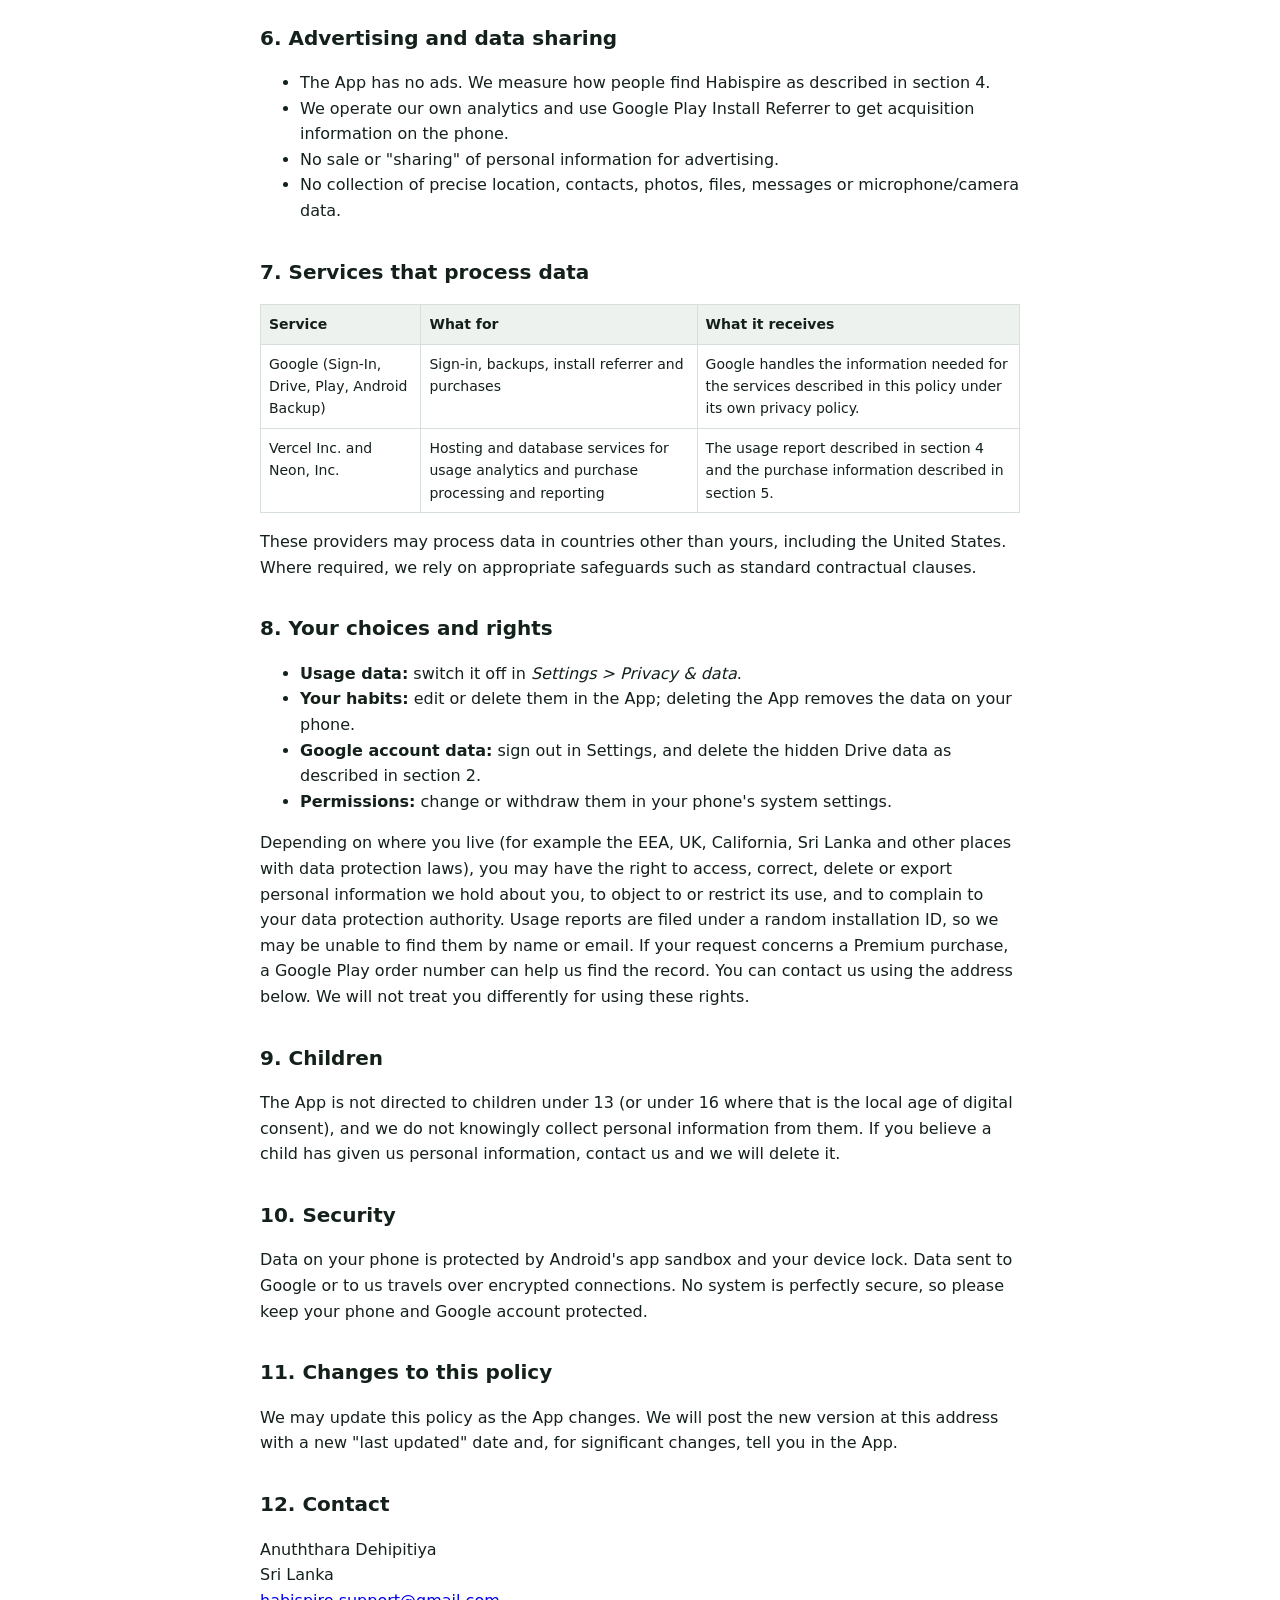
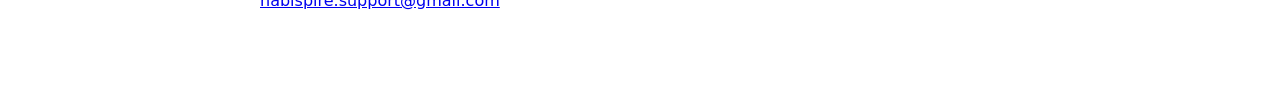
==== commit 66000a69: "update legal terms" ====
--- a/privacy-policy.html
+++ b/privacy-policy.html
@@ -18,14 +18,14 @@
 <body>
 
 <h1>Habispire Privacy Policy</h1>
-<p class="meta">Effective date: 06 Nov 2026 &middot; Last updated: 06 Nov 2026</p>
+<p class="meta">Effective date: 06 Nov 2026 &middot; Last updated: 25 Nov 2026</p>
 
 <p>This policy explains what information the Habispire app for Android (the "App") handles, why, and the choices you have. The App is provided by <strong>Anuththara Dehipitiya</strong> ("we", "us", "our"), based in Sri Lanka. You can reach us at <a href="mailto:habispire.support@gmail.com">habispire.support@gmail.com</a>.</p>
 
-<p><strong>In short:</strong> your habits stay on your phone. We do not run accounts, show ads or sell data. If you choose, you can sign in with Google to back up your habits to your own Google Drive. By default the App also sends us a small anonymous usage report, which you can switch off at any time in <em>Settings &gt; Privacy &amp; data</em>.</p>
+<p><strong>In short:</strong> your habits stay on your phone. We do not run accounts, show ads or sell data. If you choose, you can sign in with Google to back up your habits to your own Google Drive. By default the App sends a daily usage report identified by a random installation ID. You can turn this off in <em>Settings &gt; Privacy &amp; data</em>. We also receive purchase information from Google Play when the App verifies a Premium purchase.</p>
 
 <h2>1. Information that stays on your phone</h2>
-<p>Everything you enter is stored on your device: habit names, notes, categories, icons, schedules, reminder times, daily progress and completion history, timer sessions, and your settings (theme, colour, font, sounds and so on). We do not receive this information, and it is not part of the anonymous report in section 4.</p>
+<p>Everything you enter is stored on your device: habit names, notes, categories, icons, schedules, reminder times, daily progress and completion history, timer sessions, and your settings (theme, colour, font, sounds and so on). Your individual habit records stay on your phone and in the backups described below. Section 4 explains which settings and habit totals the usage report includes.</p>
 <p>Android may include the App's data in your phone's normal Google backup (Android Auto Backup) if you have that feature turned on in your phone's settings. That backup is handled by Google under your Google account and Google's terms. It is separate from the optional Drive backup in section 2.</p>
 
 <h2>2. Optional Google sign-in and Drive backup</h2>
@@ -40,34 +40,36 @@
   <li><strong>Alarms (exact alarms)</strong>: to deliver reminders at the time you choose.</li>
   <li><strong>Run at startup</strong>: to re-arm your reminders after the phone restarts.</li>
   <li><strong>Vibration</strong>: for timer alerts.</li>
-  <li><strong>Internet</strong>: for Google sign-in, Drive backup, purchases and the anonymous report.</li>
+  <li><strong>Internet</strong>: for Google sign-in, Drive backup, purchases and the usage report.</li>
 </ul>
 <p>Home-screen widgets show information from your habits on your phone only. No location, contacts, photos, microphone or camera access is requested.</p>
 
-<h2>4. Anonymous usage data (on by default)</h2>
-<p>To understand how the App is used and to improve it, the App sends us <strong>one small anonymous report per day</strong> while <em>Share anonymous usage data</em> is on. You can turn it off at any time in <em>Settings &gt; Privacy &amp; data</em>. Turning it off stops the reports and deletes the random identifier and counters stored on your phone.</p>
+<h2>4. Usage analytics (on by default)</h2>
+<p>The App sends a daily usage report while <em>Share anonymous usage data</em> is on. You can turn it off in <em>Settings &gt; Privacy &amp; data</em>. Turning it off stops future reports and clears the installation ID, usage counters and stored acquisition category from your phone. Reports already sent follow the retention policy below. Google Play purchase verification works separately.</p>
 <p>The report contains:</p>
 <ul>
   <li>A random identifier created on your phone. It is not linked to your name, email, Google account, phone number or any hardware identifier, and a new one is created if you turn sharing off and on again.</li>
   <li>Your choices in the App: theme, accent colour, font, glass or plain look, sort order, chart type, timer and sound settings, whether you are signed in, and whether Drive sync is on.</li>
   <li>Totals about your habits, never their content: how many habits you have, how many of each kind (yes/no, count, time, quit) and schedule (daily, weekly, monthly), how many have reminders, notes or categories, how many different categories, which icon pack, and counts of recent check-ins, average completion rate and streak lengths.</li>
-  <li>How many widgets of each type you have placed.</li>
-  <li>How often features were used (for example app opens, screens visited, habits created, check-ins, timer starts, reminder actions), as counters.</li>
+  <li>The number of widgets placed by type and the number using each accent colour, including default colours and automatic palettes.</li>
+  <li>Feature counters, including app opens, screens visited, habits created, check-ins, countdown and interval timer starts, reminder actions, widget opens, Premium screen views and checkout starts by plan.</li>
   <li>Whether notification and exact-alarm permissions are allowed, and whether Premium is active.</li>
-  <li>Basic device and app information: app version and install date, how the App was installed (for example Google Play), Android version, device manufacturer (not the model), screen size (rounded) and density, language, region and time zone.</li>
+  <li>Basic device and app information, including app version, install date and installer, Android version, device manufacturer, rounded screen size, screen density, tablet and low-memory indicators, language, locale region and time zone.</li>
+  <li>For installs from Google Play, a broad acquisition channel and source when available, such as organic Google Play, paid social, email or a recognised referral source. The App reads the Google Play Install Referrer on the phone and sends only the resulting category labels.</li>
 </ul>
-<p>The report <strong>never</strong> contains habit names, notes, category names, your Google account or Drive contents, your location, contacts or photos.</p>
-<p>The report is sent over an encrypted connection (HTTPS) to a server we operate on cloud hosting and database services provided by Vercel Inc. and Neon, Inc., which process it for us. We do not use it for advertising, we do not sell it and we do not share it with anyone else. Because it is not linked to you, we cannot tell which person a report belongs to. We keep reports for up to 24 months and then delete them or reduce them to anonymous totals.</p>
-<p><em>Why we do this (for people in the EEA, UK and similar regions):</em> our legitimate interest in understanding and improving the App, with minimal data and an easy way to opt out. You can object at any time by switching sharing off.</p>
+<p>The report <strong>never</strong> contains habit names, notes, category names, habit or widget instance IDs, your Google account or Drive contents, your location, contacts or photos. Raw referral links, advertising click identifiers and referral timestamps stay off our server.</p>
+<p>We use reports to understand feature use and improve the App. We also compare acquisition channels in aggregate to measure how people find Habispire, including how paid promotions perform. Vercel Inc. and Neon, Inc. process the reports for us over encrypted connections (HTTPS). We do not sell reports or share them with advertising partners. We keep reports for up to 24 months, then delete them or reduce them to anonymous totals.</p>
+<p>Where applicable, we rely on our legitimate interests in understanding and improving the App for product analytics. You can object to usage analytics or stop sharing in Settings.</p>
 
 <h2>5. Purchases (Premium)</h2>
-<p>Some features require Habispire Premium, bought as a subscription or a one-time purchase through Google Play. Payment is handled entirely by Google Play; we never see or store your card or payment details. The App asks Google Play whether your account has an active purchase so it can unlock Premium, and stores that status on your phone. Google's own privacy policy applies to purchases.</p>
-<p><strong>Confirming purchases and fixing payment problems.</strong> To make sure a purchase is genuine, and so we can help if a payment fails, the App sends the purchase's token to our server, which asks Google Play about it. We keep a scrambled (hashed) copy of the token, which product it is, its state (for example active, in a grace period, on hold or pending) and Google's order number. We do not receive your name, email address or payment details. The order number lets us look up that order in Google Play, where Google shows us what it chooses to share with developers about the buyer, and lets us help you fix a payment problem; Google also emails you about failed payments. We use this only to confirm Premium, prevent fraud and handle payment problems, and keep it while the purchase is active and for up to 24 months afterwards. If there is a payment problem, we may attach a short message to that purchase, which the App then shows you (we do not need your email address for this).</p>
+<p>Some features require Habispire Premium, bought as a subscription or a one-time purchase through Google Play. Google Play processes payments and handles your card or bank details. The App asks Google Play whether your account has an active purchase so it can unlock Premium, and stores that status on your phone. Google's own privacy policy applies to purchases.</p>
+<p>The App sends the purchase token to our server so we can confirm your purchase with Google Play, prevent fraud and help with payment problems. We store a hashed copy of the token, the product, the purchase status and Google Play’s order number. When Google Play makes them available, we also store the billing country, subscription plan and offer, and order dates, order status (including refunds), the original amount charged, currency and the revenue Google Play reports for the order. We use these fields to report on sales and plan popularity and understand demand by country.</p>
+<p>The order number lets us find a purchase in Google Play Console, where Google may make additional order or buyer information available to developers. Our analytics database stores the purchase fields described above. If there is a payment problem, we may attach a short message to the purchase for the App to display. We keep purchase records while the purchase is active and for up to 24 months afterwards.</p>
 
-<h2>6. What we do not do</h2>
+<h2>6. Advertising and data sharing</h2>
 <ul>
-  <li>No advertising and no advertising identifiers.</li>
-  <li>No third-party analytics or tracking software inside the App.</li>
+  <li>The App has no ads. We measure how people find Habispire as described in section 4.</li>
+  <li>We operate our own analytics and use Google Play Install Referrer to get acquisition information on the phone.</li>
   <li>No sale or "sharing" of personal information for advertising.</li>
   <li>No collection of precise location, contacts, photos, files, messages or microphone/camera data.</li>
 </ul>
@@ -75,8 +77,8 @@
 <h2>7. Services that process data</h2>
 <table>
   <tr><th>Service</th><th>What for</th><th>What it receives</th></tr>
-  <tr><td>Google (Sign-In, Drive, Play Billing, Android Backup)</td><td>Optional sign-in, optional backup, purchases, phone backup</td><td>Only what you choose to use; governed by Google's privacy policy</td></tr>
-  <tr><td>Vercel Inc. and Neon, Inc. (our server and database)</td><td>Receiving and storing the anonymous report, and confirming purchases</td><td>The anonymous report described in section 4, and the purchase details described in section 5</td></tr>
+  <tr><td>Google (Sign-In, Drive, Play, Android Backup)</td><td>Sign-in, backups, install referrer and purchases</td><td>Google handles the information needed for the services described in this policy under its own privacy policy.</td></tr>
+  <tr><td>Vercel Inc. and Neon, Inc.</td><td>Hosting and database services for usage analytics and purchase processing and reporting</td><td>The usage report described in section 4 and the purchase information described in section 5.</td></tr>
 </table>
 <p>These providers may process data in countries other than yours, including the United States. Where required, we rely on appropriate safeguards such as standard contractual clauses.</p>
 
@@ -87,7 +89,7 @@
   <li><strong>Google account data:</strong> sign out in Settings, and delete the hidden Drive data as described in section 2.</li>
   <li><strong>Permissions:</strong> change or withdraw them in your phone's system settings.</li>
 </ul>
-<p>Depending on where you live (for example the EEA, UK, California, Sri Lanka and other places with data protection laws), you may have the right to access, correct, delete or export personal information we hold about you, to object to or restrict its use, and to complain to your data protection authority. Because we hold no information that identifies you, we usually cannot look up a person's data; if you think we hold something about you, write to us and we will help as far as we can. We will not treat you differently for using these rights.</p>
+<p>Depending on where you live (for example the EEA, UK, California, Sri Lanka and other places with data protection laws), you may have the right to access, correct, delete or export personal information we hold about you, to object to or restrict its use, and to complain to your data protection authority. Usage reports are filed under a random installation ID, so we may be unable to find them by name or email. If your request concerns a Premium purchase, a Google Play order number can help us find the record. You can contact us using the address below. We will not treat you differently for using these rights.</p>
 
 <h2>9. Children</h2>
 <p>The App is not directed to children under 13 (or under 16 where that is the local age of digital consent), and we do not knowingly collect personal information from them. If you believe a child has given us personal information, contact us and we will delete it.</p>
@@ -96,7 +98,7 @@
 <p>Data on your phone is protected by Android's app sandbox and your device lock. Data sent to Google or to us travels over encrypted connections. No system is perfectly secure, so please keep your phone and Google account protected.</p>
 
 <h2>11. Changes to this policy</h2>
-<p>We may update this policy as the App changes. We will post the new version at this address with a new "last updated" date and, for significant changes, tell you in the App. Using the App after a change means you accept the updated policy.</p>
+<p>We may update this policy as the App changes. We will post the new version at this address with a new "last updated" date and, for significant changes, tell you in the App.</p>
 
 <h2>12. Contact</h2>
 <p>Anuththara Dehipitiya<br>Sri Lanka<br><a href="mailto:habispire.support@gmail.com">habispire.support@gmail.com</a></p>
